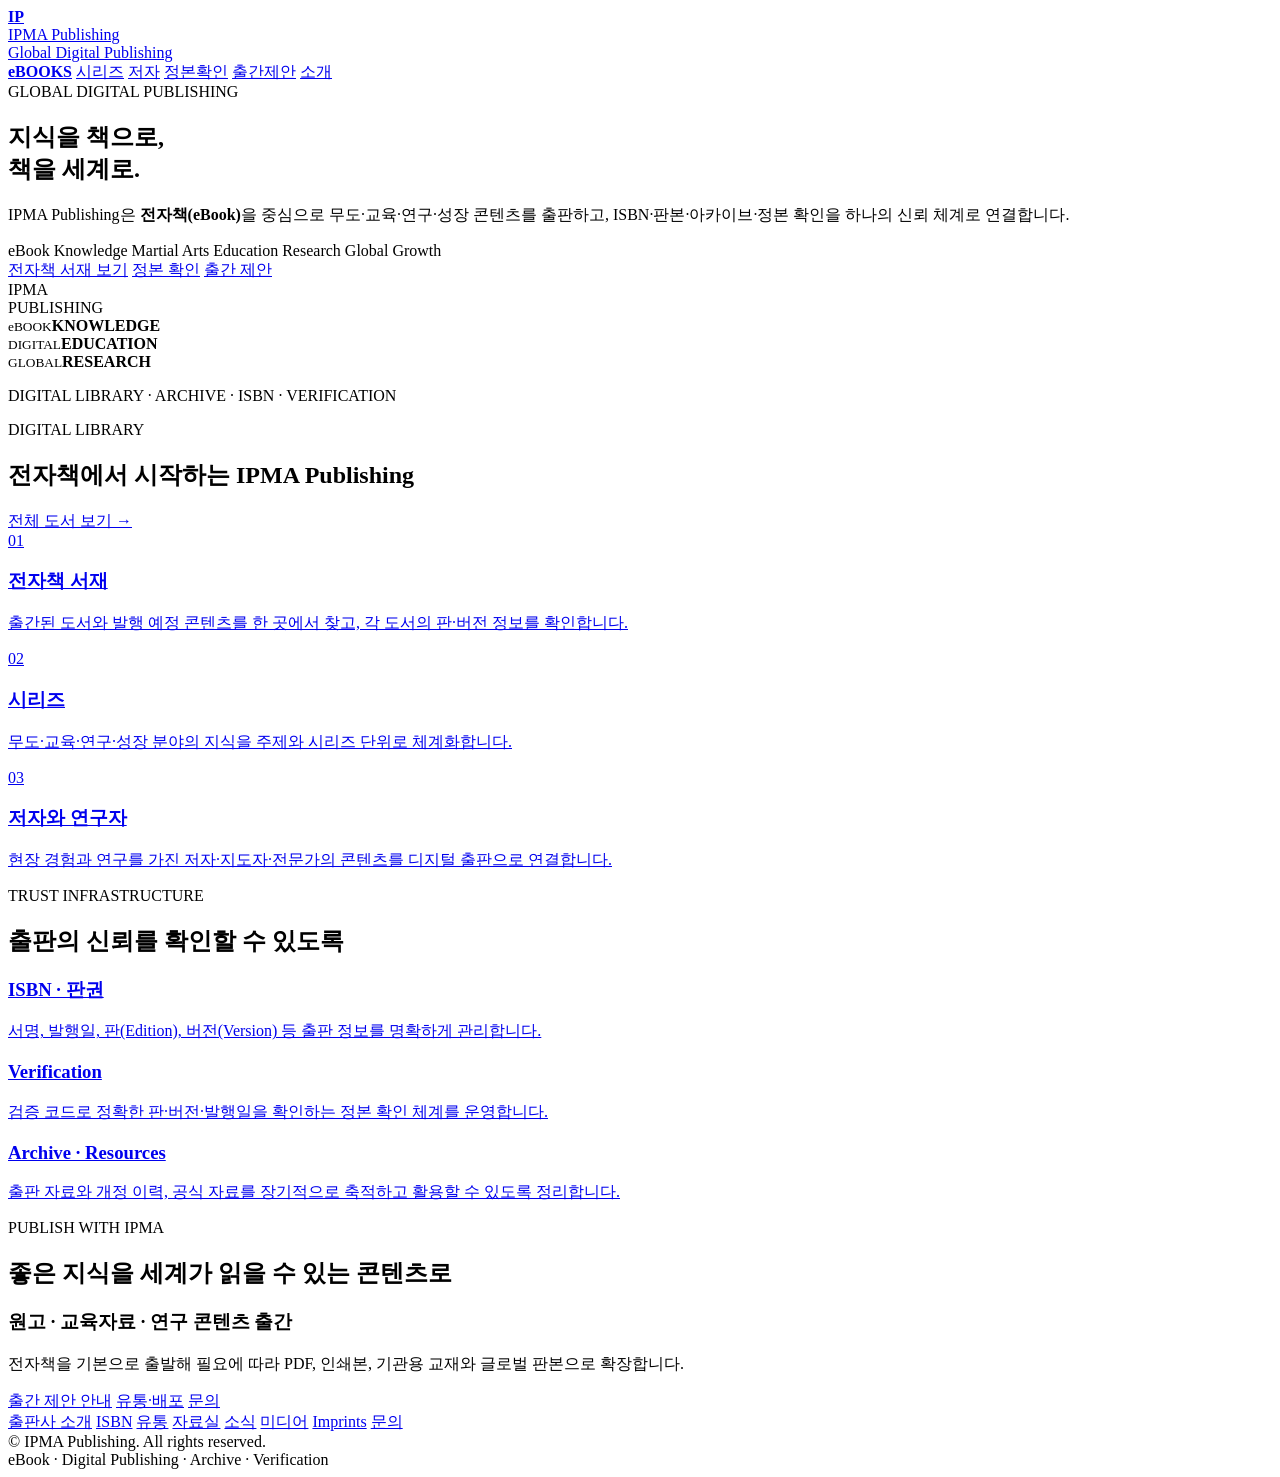
==== index.html @ 7c85c72d "feat: make homepage eBook-first digital publishing hub" ====
<!doctype html>
<html lang="ko">
<head>
  <meta charset="utf-8" />
  <meta name="viewport" content="width=device-width,initial-scale=1,viewport-fit=cover" />
  <title>IPMA Publishing | Global Digital Publishing</title>
  <meta name="description" content="IPMA Publishing은 무도·교육·연구·성장 콘텐츠를 전자책 중심으로 출판하고, ISBN·판본·정본 확인까지 연결하는 글로벌 디지털 출판사입니다." />
  <meta name="theme-color" content="#070b16" />

  <meta property="og:type" content="website" />
  <meta property="og:title" content="IPMA Publishing | Global Digital Publishing" />
  <meta property="og:description" content="eBook · Knowledge · Education · Archive · Verification" />
  <meta property="og:image" content="./assets/images/og.jpg" />

  <link rel="icon" href="./assets/images/logo.png" />
  <link rel="stylesheet" href="./assets/css/style.css" />
</head>
<body>
  <header class="topbar">
    <div class="container topbar-inner">
      <a class="brand" href="./" aria-label="IPMA Publishing 홈">
        <div class="logo" aria-hidden="true"><b>IP</b></div>
        <div>
          <div class="t1">IPMA Publishing</div>
          <div class="t2">Global Digital Publishing</div>
        </div>
      </a>
      <nav class="nav" aria-label="주요 메뉴">
        <a class="pill" data-nav href="./catalog/"><strong>eBOOKS</strong></a>
        <a class="pill" data-nav href="./series/">시리즈</a>
        <a class="pill" data-nav href="./authors/">저자</a>
        <a class="pill" data-nav href="./verification/">정본확인</a>
        <a class="pill" data-nav href="./submissions/">출간제안</a>
        <a class="pill" data-nav href="./about/">소개</a>
      </nav>
    </div>
  </header>

  <main>
    <section class="hero hero-publishing">
      <div class="container hero-publishing-grid">
        <div class="hero-copy">
          <div class="kicker">GLOBAL DIGITAL PUBLISHING</div>
          <h1>지식을 책으로,<br/>책을 세계로.</h1>
          <p class="lead hero-lead">
            IPMA Publishing은 <b>전자책(eBook)</b>을 중심으로 무도·교육·연구·성장 콘텐츠를 출판하고,
            ISBN·판본·아카이브·정본 확인을 하나의 신뢰 체계로 연결합니다.
          </p>
          <div class="badges">
            <span class="badge">eBook</span>
            <span class="badge">Knowledge</span>
            <span class="badge">Martial Arts</span>
            <span class="badge">Education</span>
            <span class="badge">Research</span>
            <span class="badge">Global Growth</span>
          </div>
          <div class="btnrow hero-actions">
            <a class="btn primary" href="./catalog/">전자책 서재 보기</a>
            <a class="btn blue" href="./verification/">정본 확인</a>
            <a class="btn" href="./submissions/">출간 제안</a>
          </div>
        </div>

        <div class="publishing-visual" role="img" aria-label="IPMA Publishing 디지털 출판 비주얼">
          <div class="visual-glow"></div>
          <div class="visual-mark">IPMA<br/><span>PUBLISHING</span></div>
          <div class="visual-books">
            <div class="ebook-card ebook-card-a"><small>eBOOK</small><b>KNOWLEDGE</b></div>
            <div class="ebook-card ebook-card-b"><small>DIGITAL</small><b>EDUCATION</b></div>
            <div class="ebook-card ebook-card-c"><small>GLOBAL</small><b>RESEARCH</b></div>
          </div>
          <p class="visual-caption">DIGITAL LIBRARY · ARCHIVE · ISBN · VERIFICATION</p>
        </div>
      </div>
    </section>

    <div class="container">
      <section class="home-section">
        <div class="section-head">
          <div>
            <div class="kicker">DIGITAL LIBRARY</div>
            <h2 class="section-title">전자책에서 시작하는 IPMA Publishing</h2>
          </div>
          <a class="text-link" href="./catalog/">전체 도서 보기 →</a>
        </div>
        <div class="grid3">
          <a class="item feature-card" href="./catalog/">
            <div class="feature-icon">01</div>
            <h3>전자책 서재</h3>
            <p>출간된 도서와 발행 예정 콘텐츠를 한 곳에서 찾고, 각 도서의 판·버전 정보를 확인합니다.</p>
          </a>
          <a class="item feature-card" href="./series/">
            <div class="feature-icon">02</div>
            <h3>시리즈</h3>
            <p>무도·교육·연구·성장 분야의 지식을 주제와 시리즈 단위로 체계화합니다.</p>
          </a>
          <a class="item feature-card" href="./authors/">
            <div class="feature-icon">03</div>
            <h3>저자와 연구자</h3>
            <p>현장 경험과 연구를 가진 저자·지도자·전문가의 콘텐츠를 디지털 출판으로 연결합니다.</p>
          </a>
        </div>
      </section>

      <section class="home-section card pad trust-section">
        <div class="section-head">
          <div>
            <div class="kicker">TRUST INFRASTRUCTURE</div>
            <h2 class="section-title">출판의 신뢰를 확인할 수 있도록</h2>
          </div>
        </div>
        <div class="grid3">
          <a class="item" href="./isbn/">
            <h3>ISBN · 판권</h3>
            <p>서명, 발행일, 판(Edition), 버전(Version) 등 출판 정보를 명확하게 관리합니다.</p>
          </a>
          <a class="item" href="./verification/">
            <h3>Verification</h3>
            <p>검증 코드로 정확한 판·버전·발행일을 확인하는 정본 확인 체계를 운영합니다.</p>
          </a>
          <a class="item" href="./resources/">
            <h3>Archive · Resources</h3>
            <p>출판 자료와 개정 이력, 공식 자료를 장기적으로 축적하고 활용할 수 있도록 정리합니다.</p>
          </a>
        </div>
      </section>

      <section class="home-section">
        <div class="section-head">
          <div>
            <div class="kicker">PUBLISH WITH IPMA</div>
            <h2 class="section-title">좋은 지식을 세계가 읽을 수 있는 콘텐츠로</h2>
          </div>
        </div>
        <div class="cta-panel">
          <div>
            <h3>원고 · 교육자료 · 연구 콘텐츠 출간</h3>
            <p>전자책을 기본으로 출발해 필요에 따라 PDF, 인쇄본, 기관용 교재와 글로벌 판본으로 확장합니다.</p>
          </div>
          <div class="btnrow cta-actions">
            <a class="btn primary" href="./submissions/">출간 제안 안내</a>
            <a class="btn" href="./distribution/">유통·배포</a>
            <a class="btn" href="./contact/">문의</a>
          </div>
        </div>
      </section>

      <section class="home-section compact-links" aria-label="IPMA Publishing 추가 메뉴">
        <a href="./about/">출판사 소개</a>
        <a href="./isbn/">ISBN</a>
        <a href="./distribution/">유통</a>
        <a href="./resources/">자료실</a>
        <a href="./news/">소식</a>
        <a href="./media/">미디어</a>
        <a href="./imprints/">Imprints</a>
        <a href="./contact/">문의</a>
      </section>

      <footer class="footer">
        <div>© <span data-year></span> IPMA Publishing. All rights reserved.</div>
        <div>eBook · Digital Publishing · Archive · Verification</div>
      </footer>
    </div>
  </main>

  <script src="./assets/js/app.js"></script>
</body>
</html>
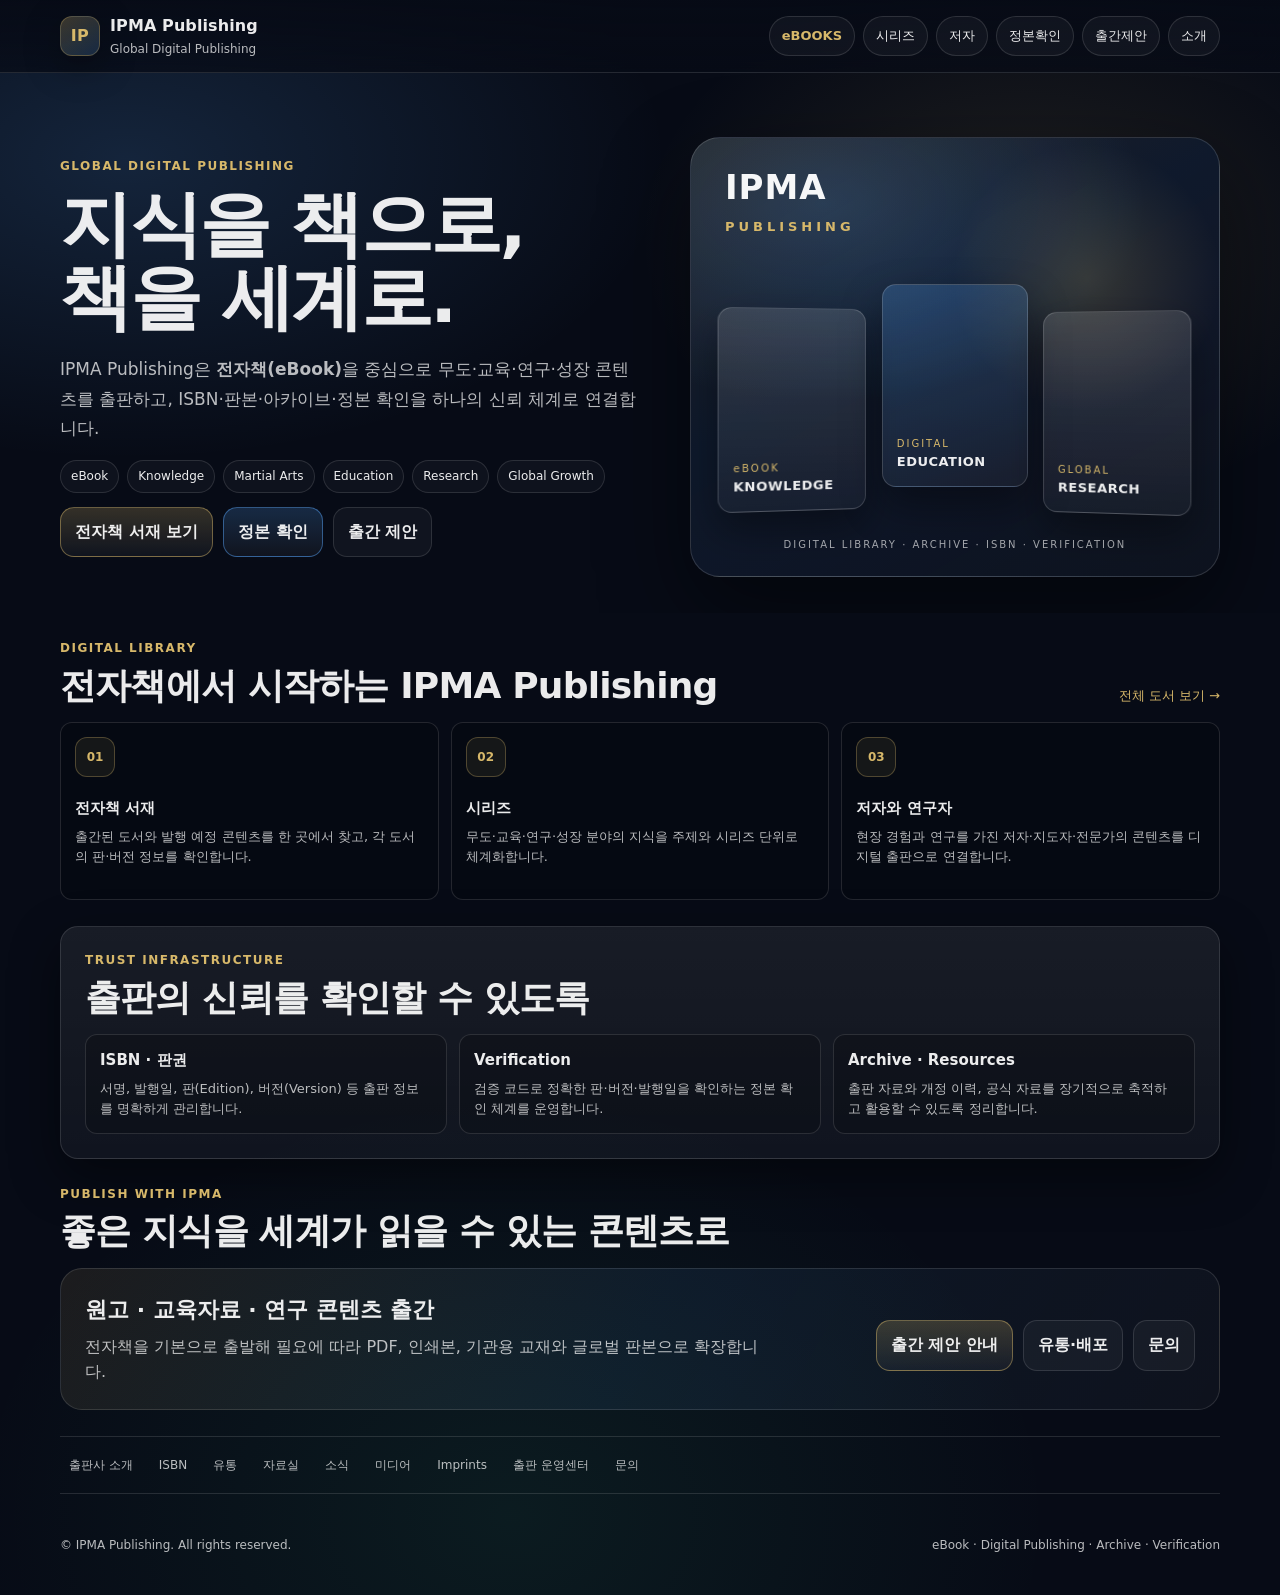
==== commit dfb0cb19: "feat: link publishing operations center from homepage" ====
--- a/index.html
+++ b/index.html
@@ -6,12 +6,10 @@
   <title>IPMA Publishing | Global Digital Publishing</title>
   <meta name="description" content="IPMA Publishing은 무도·교육·연구·성장 콘텐츠를 전자책 중심으로 출판하고, ISBN·판본·정본 확인까지 연결하는 글로벌 디지털 출판사입니다." />
   <meta name="theme-color" content="#070b16" />
-
   <meta property="og:type" content="website" />
   <meta property="og:title" content="IPMA Publishing | Global Digital Publishing" />
   <meta property="og:description" content="eBook · Knowledge · Education · Archive · Verification" />
   <meta property="og:image" content="./assets/images/og.jpg" />
-
   <link rel="icon" href="./assets/images/logo.png" />
   <link rel="stylesheet" href="./assets/css/style.css" />
 </head>
@@ -20,10 +18,7 @@
     <div class="container topbar-inner">
       <a class="brand" href="./" aria-label="IPMA Publishing 홈">
         <div class="logo" aria-hidden="true"><b>IP</b></div>
-        <div>
-          <div class="t1">IPMA Publishing</div>
-          <div class="t2">Global Digital Publishing</div>
-        </div>
+        <div><div class="t1">IPMA Publishing</div><div class="t2">Global Digital Publishing</div></div>
       </a>
       <nav class="nav" aria-label="주요 메뉴">
         <a class="pill" data-nav href="./catalog/"><strong>eBOOKS</strong></a>
@@ -42,33 +37,13 @@
         <div class="hero-copy">
           <div class="kicker">GLOBAL DIGITAL PUBLISHING</div>
           <h1>지식을 책으로,<br/>책을 세계로.</h1>
-          <p class="lead hero-lead">
-            IPMA Publishing은 <b>전자책(eBook)</b>을 중심으로 무도·교육·연구·성장 콘텐츠를 출판하고,
-            ISBN·판본·아카이브·정본 확인을 하나의 신뢰 체계로 연결합니다.
-          </p>
-          <div class="badges">
-            <span class="badge">eBook</span>
-            <span class="badge">Knowledge</span>
-            <span class="badge">Martial Arts</span>
-            <span class="badge">Education</span>
-            <span class="badge">Research</span>
-            <span class="badge">Global Growth</span>
-          </div>
-          <div class="btnrow hero-actions">
-            <a class="btn primary" href="./catalog/">전자책 서재 보기</a>
-            <a class="btn blue" href="./verification/">정본 확인</a>
-            <a class="btn" href="./submissions/">출간 제안</a>
-          </div>
+          <p class="lead hero-lead">IPMA Publishing은 <b>전자책(eBook)</b>을 중심으로 무도·교육·연구·성장 콘텐츠를 출판하고, ISBN·판본·아카이브·정본 확인을 하나의 신뢰 체계로 연결합니다.</p>
+          <div class="badges"><span class="badge">eBook</span><span class="badge">Knowledge</span><span class="badge">Martial Arts</span><span class="badge">Education</span><span class="badge">Research</span><span class="badge">Global Growth</span></div>
+          <div class="btnrow hero-actions"><a class="btn primary" href="./catalog/">전자책 서재 보기</a><a class="btn blue" href="./verification/">정본 확인</a><a class="btn" href="./submissions/">출간 제안</a></div>
         </div>
-
         <div class="publishing-visual" role="img" aria-label="IPMA Publishing 디지털 출판 비주얼">
-          <div class="visual-glow"></div>
-          <div class="visual-mark">IPMA<br/><span>PUBLISHING</span></div>
-          <div class="visual-books">
-            <div class="ebook-card ebook-card-a"><small>eBOOK</small><b>KNOWLEDGE</b></div>
-            <div class="ebook-card ebook-card-b"><small>DIGITAL</small><b>EDUCATION</b></div>
-            <div class="ebook-card ebook-card-c"><small>GLOBAL</small><b>RESEARCH</b></div>
-          </div>
+          <div class="visual-glow"></div><div class="visual-mark">IPMA<br/><span>PUBLISHING</span></div>
+          <div class="visual-books"><div class="ebook-card ebook-card-a"><small>eBOOK</small><b>KNOWLEDGE</b></div><div class="ebook-card ebook-card-b"><small>DIGITAL</small><b>EDUCATION</b></div><div class="ebook-card ebook-card-c"><small>GLOBAL</small><b>RESEARCH</b></div></div>
           <p class="visual-caption">DIGITAL LIBRARY · ARCHIVE · ISBN · VERIFICATION</p>
         </div>
       </div>
@@ -76,93 +51,38 @@
 
     <div class="container">
       <section class="home-section">
-        <div class="section-head">
-          <div>
-            <div class="kicker">DIGITAL LIBRARY</div>
-            <h2 class="section-title">전자책에서 시작하는 IPMA Publishing</h2>
-          </div>
-          <a class="text-link" href="./catalog/">전체 도서 보기 →</a>
-        </div>
+        <div class="section-head"><div><div class="kicker">DIGITAL LIBRARY</div><h2 class="section-title">전자책에서 시작하는 IPMA Publishing</h2></div><a class="text-link" href="./catalog/">전체 도서 보기 →</a></div>
         <div class="grid3">
-          <a class="item feature-card" href="./catalog/">
-            <div class="feature-icon">01</div>
-            <h3>전자책 서재</h3>
-            <p>출간된 도서와 발행 예정 콘텐츠를 한 곳에서 찾고, 각 도서의 판·버전 정보를 확인합니다.</p>
-          </a>
-          <a class="item feature-card" href="./series/">
-            <div class="feature-icon">02</div>
-            <h3>시리즈</h3>
-            <p>무도·교육·연구·성장 분야의 지식을 주제와 시리즈 단위로 체계화합니다.</p>
-          </a>
-          <a class="item feature-card" href="./authors/">
-            <div class="feature-icon">03</div>
-            <h3>저자와 연구자</h3>
-            <p>현장 경험과 연구를 가진 저자·지도자·전문가의 콘텐츠를 디지털 출판으로 연결합니다.</p>
-          </a>
+          <a class="item feature-card" href="./catalog/"><div class="feature-icon">01</div><h3>전자책 서재</h3><p>출간된 도서와 발행 예정 콘텐츠를 한 곳에서 찾고, 각 도서의 판·버전 정보를 확인합니다.</p></a>
+          <a class="item feature-card" href="./series/"><div class="feature-icon">02</div><h3>시리즈</h3><p>무도·교육·연구·성장 분야의 지식을 주제와 시리즈 단위로 체계화합니다.</p></a>
+          <a class="item feature-card" href="./authors/"><div class="feature-icon">03</div><h3>저자와 연구자</h3><p>현장 경험과 연구를 가진 저자·지도자·전문가의 콘텐츠를 디지털 출판으로 연결합니다.</p></a>
         </div>
       </section>
 
       <section class="home-section card pad trust-section">
-        <div class="section-head">
-          <div>
-            <div class="kicker">TRUST INFRASTRUCTURE</div>
-            <h2 class="section-title">출판의 신뢰를 확인할 수 있도록</h2>
-          </div>
-        </div>
+        <div class="section-head"><div><div class="kicker">TRUST INFRASTRUCTURE</div><h2 class="section-title">출판의 신뢰를 확인할 수 있도록</h2></div></div>
         <div class="grid3">
-          <a class="item" href="./isbn/">
-            <h3>ISBN · 판권</h3>
-            <p>서명, 발행일, 판(Edition), 버전(Version) 등 출판 정보를 명확하게 관리합니다.</p>
-          </a>
-          <a class="item" href="./verification/">
-            <h3>Verification</h3>
-            <p>검증 코드로 정확한 판·버전·발행일을 확인하는 정본 확인 체계를 운영합니다.</p>
-          </a>
-          <a class="item" href="./resources/">
-            <h3>Archive · Resources</h3>
-            <p>출판 자료와 개정 이력, 공식 자료를 장기적으로 축적하고 활용할 수 있도록 정리합니다.</p>
-          </a>
+          <a class="item" href="./isbn/"><h3>ISBN · 판권</h3><p>서명, 발행일, 판(Edition), 버전(Version) 등 출판 정보를 명확하게 관리합니다.</p></a>
+          <a class="item" href="./verification/"><h3>Verification</h3><p>검증 코드로 정확한 판·버전·발행일을 확인하는 정본 확인 체계를 운영합니다.</p></a>
+          <a class="item" href="./resources/"><h3>Archive · Resources</h3><p>출판 자료와 개정 이력, 공식 자료를 장기적으로 축적하고 활용할 수 있도록 정리합니다.</p></a>
         </div>
       </section>
 
       <section class="home-section">
-        <div class="section-head">
-          <div>
-            <div class="kicker">PUBLISH WITH IPMA</div>
-            <h2 class="section-title">좋은 지식을 세계가 읽을 수 있는 콘텐츠로</h2>
-          </div>
-        </div>
+        <div class="section-head"><div><div class="kicker">PUBLISH WITH IPMA</div><h2 class="section-title">좋은 지식을 세계가 읽을 수 있는 콘텐츠로</h2></div></div>
         <div class="cta-panel">
-          <div>
-            <h3>원고 · 교육자료 · 연구 콘텐츠 출간</h3>
-            <p>전자책을 기본으로 출발해 필요에 따라 PDF, 인쇄본, 기관용 교재와 글로벌 판본으로 확장합니다.</p>
-          </div>
-          <div class="btnrow cta-actions">
-            <a class="btn primary" href="./submissions/">출간 제안 안내</a>
-            <a class="btn" href="./distribution/">유통·배포</a>
-            <a class="btn" href="./contact/">문의</a>
-          </div>
+          <div><h3>원고 · 교육자료 · 연구 콘텐츠 출간</h3><p>전자책을 기본으로 출발해 필요에 따라 PDF, 인쇄본, 기관용 교재와 글로벌 판본으로 확장합니다.</p></div>
+          <div class="btnrow cta-actions"><a class="btn primary" href="./submissions/">출간 제안 안내</a><a class="btn" href="./distribution/">유통·배포</a><a class="btn" href="./contact/">문의</a></div>
         </div>
       </section>
 
       <section class="home-section compact-links" aria-label="IPMA Publishing 추가 메뉴">
-        <a href="./about/">출판사 소개</a>
-        <a href="./isbn/">ISBN</a>
-        <a href="./distribution/">유통</a>
-        <a href="./resources/">자료실</a>
-        <a href="./news/">소식</a>
-        <a href="./media/">미디어</a>
-        <a href="./imprints/">Imprints</a>
-        <a href="./contact/">문의</a>
+        <a href="./about/">출판사 소개</a><a href="./isbn/">ISBN</a><a href="./distribution/">유통</a><a href="./resources/">자료실</a><a href="./news/">소식</a><a href="./media/">미디어</a><a href="./imprints/">Imprints</a><a href="./operations/">출판 운영센터</a><a href="./contact/">문의</a>
       </section>
 
-      <footer class="footer">
-        <div>© <span data-year></span> IPMA Publishing. All rights reserved.</div>
-        <div>eBook · Digital Publishing · Archive · Verification</div>
-      </footer>
+      <footer class="footer"><div>© <span data-year></span> IPMA Publishing. All rights reserved.</div><div>eBook · Digital Publishing · Archive · Verification</div></footer>
     </div>
   </main>
-
   <script src="./assets/js/app.js"></script>
 </body>
 </html>
--- a/assets/css/style.css
+++ b/assets/css/style.css
@@ -0,0 +1,271 @@
+:root{
+  --bg:#070b16;
+  --panel:rgba(255,255,255,.06);
+  --panel2:rgba(255,255,255,.09);
+  --txt:rgba(255,255,255,.92);
+  --muted:rgba(255,255,255,.72);
+  --line:rgba(255,255,255,.12);
+  --gold:#d7b86a;
+  --blue:#5aa9ff;
+  --ok:#3ddc97;
+  --bad:#ff6b6b;
+  --max:1160px;
+  --r:18px;
+  --shadow:0 18px 50px rgba(0,0,0,.45);
+}
+
+*{box-sizing:border-box}
+html{scroll-behavior:smooth}
+html,body{min-height:100%}
+body{
+  margin:0;
+  font-family:ui-sans-serif,system-ui,-apple-system,"Noto Sans KR",Segoe UI,Roboto,Helvetica,Arial;
+  background:
+    radial-gradient(900px 500px at 10% 10%,rgba(90,169,255,.16),transparent 60%),
+    radial-gradient(700px 500px at 80% 15%,rgba(215,184,106,.12),transparent 55%),
+    radial-gradient(900px 700px at 40% 95%,rgba(61,220,151,.08),transparent 60%),
+    var(--bg);
+  color:var(--txt);
+  line-height:1.55;
+}
+
+a{color:inherit;text-decoration:none}
+a:hover{opacity:.94}
+img{max-width:100%;display:block}
+.container{width:min(var(--max),calc(100% - 32px));margin:0 auto}
+
+.topbar{
+  position:sticky;top:0;z-index:50;
+  backdrop-filter:blur(16px);
+  background:linear-gradient(180deg,rgba(7,11,22,.93),rgba(7,11,22,.72));
+  border-bottom:1px solid var(--line);
+}
+.topbar-inner{display:flex;gap:18px;align-items:center;justify-content:space-between;padding:14px 0}
+.brand{display:flex;gap:10px;align-items:center;min-width:max-content}
+.logo{
+  width:40px;height:40px;border-radius:12px;
+  background:linear-gradient(145deg,rgba(215,184,106,.25),rgba(90,169,255,.18));
+  border:1px solid rgba(215,184,106,.28);
+  box-shadow:0 10px 35px rgba(0,0,0,.35);
+  display:grid;place-items:center;
+}
+.logo b{letter-spacing:.5px;color:var(--gold)}
+.brand .t1{font-weight:800;letter-spacing:.1px}
+.brand .t2{font-size:12px;color:var(--muted);margin-top:1px}
+.nav{display:flex;gap:8px;flex-wrap:wrap;justify-content:flex-end}
+.pill{
+  display:inline-flex;align-items:center;gap:8px;
+  padding:9px 12px;border-radius:999px;
+  border:1px solid var(--line);
+  background:rgba(255,255,255,.04);
+  font-size:13px;
+}
+.pill strong{color:var(--gold)}
+.pill:hover{border-color:rgba(215,184,106,.34);background:rgba(215,184,106,.08)}
+.pill.home{border-color:rgba(90,169,255,.35);background:rgba(90,169,255,.08)}
+.pill.home:hover{border-color:rgba(90,169,255,.65)}
+
+.hero{padding:34px 0 18px}
+.hero-grid{display:grid;grid-template-columns:1.15fr .85fr;gap:16px;align-items:stretch}
+.hero-publishing{padding:64px 0 36px;overflow:hidden}
+.hero-publishing-grid{display:grid;grid-template-columns:minmax(0,1.05fr) minmax(360px,.95fr);gap:44px;align-items:center}
+.hero-copy h1{font-size:clamp(42px,6vw,72px);letter-spacing:-2.5px;line-height:1.02;margin:12px 0 20px;max-width:760px}
+.hero-lead{font-size:17px;line-height:1.75;max-width:720px}
+.hero-actions{margin-top:24px}
+
+.publishing-visual{
+  position:relative;min-height:440px;border-radius:30px;overflow:hidden;
+  border:1px solid rgba(255,255,255,.14);
+  background:
+    linear-gradient(150deg,rgba(215,184,106,.13),rgba(90,169,255,.08) 42%,rgba(255,255,255,.025)),
+    radial-gradient(520px 320px at 25% 15%,rgba(90,169,255,.22),transparent 62%),
+    rgba(8,13,27,.88);
+  box-shadow:0 35px 90px rgba(0,0,0,.48);
+  isolation:isolate;
+}
+.visual-glow{position:absolute;inset:0;background:radial-gradient(circle at 75% 32%,rgba(215,184,106,.18),transparent 27%);z-index:-1}
+.visual-mark{position:absolute;left:34px;top:34px;font-size:34px;font-weight:900;letter-spacing:1px;line-height:.92;color:rgba(255,255,255,.96)}
+.visual-mark span{font-size:13px;letter-spacing:4px;color:var(--gold)}
+.visual-books{position:absolute;inset:112px 28px 74px;display:flex;align-items:flex-end;justify-content:center;gap:15px;perspective:900px}
+.ebook-card{
+  width:31%;max-width:150px;aspect-ratio:.72;border-radius:14px;padding:16px 14px;
+  border:1px solid rgba(255,255,255,.17);box-shadow:0 18px 40px rgba(0,0,0,.38);
+  display:flex;flex-direction:column;justify-content:flex-end;gap:4px;
+  background:linear-gradient(180deg,rgba(255,255,255,.13),rgba(255,255,255,.035));
+}
+.ebook-card small{font-size:10px;letter-spacing:2px;color:var(--gold)}
+.ebook-card b{font-size:13px;line-height:1.15;letter-spacing:.5px}
+.ebook-card-a{transform:rotateY(12deg) translateY(9px)}
+.ebook-card-b{transform:translateY(-15px);background:linear-gradient(160deg,rgba(90,169,255,.23),rgba(255,255,255,.04))}
+.ebook-card-c{transform:rotateY(-12deg) translateY(12px)}
+.visual-caption{position:absolute;left:28px;right:28px;bottom:24px;margin:0;text-align:center;font-size:10px;letter-spacing:2px;color:rgba(255,255,255,.62)}
+
+.card{background:linear-gradient(180deg,rgba(255,255,255,.07),rgba(255,255,255,.04));border:1px solid var(--line);border-radius:var(--r);box-shadow:var(--shadow)}
+.card.pad{padding:18px}
+.kicker{color:var(--gold);font-weight:800;letter-spacing:1.5px;font-size:12px}
+h1{margin:8px 0 10px;font-size:32px;line-height:1.15}
+h2{margin:0 0 10px;font-size:18px}
+.lead{color:var(--muted);margin:0}
+
+.badges{display:flex;gap:8px;flex-wrap:wrap;margin-top:16px}
+.badge{font-size:12px;padding:6px 10px;border-radius:999px;border:1px solid var(--line);background:rgba(255,255,255,.03)}
+.grid2{display:grid;grid-template-columns:1fr 1fr;gap:12px}
+.grid3{display:grid;grid-template-columns:repeat(3,1fr);gap:12px}
+.item{padding:14px;border-radius:calc(var(--r) - 6px);border:1px solid var(--line);background:rgba(0,0,0,.18)}
+.item h3{margin:0 0 6px;font-size:15px}
+.item p{margin:0;color:var(--muted);font-size:13px}
+.feature-card{min-height:178px;transition:transform .2s ease,border-color .2s ease,background .2s ease}
+.feature-card:hover{transform:translateY(-3px);border-color:rgba(215,184,106,.28);background:rgba(255,255,255,.055)}
+.feature-icon{width:40px;height:40px;display:grid;place-items:center;border-radius:12px;margin-bottom:20px;border:1px solid rgba(215,184,106,.3);color:var(--gold);font-size:12px;font-weight:800;background:rgba(215,184,106,.08)}
+
+.home-section{margin:26px 0}
+.section-head{display:flex;align-items:flex-end;justify-content:space-between;gap:16px;margin-bottom:16px}
+.section-title{font-size:clamp(24px,4vw,36px);letter-spacing:-.8px;line-height:1.15;margin:7px 0 0}
+.text-link{font-size:13px;color:var(--gold);white-space:nowrap}
+.trust-section{padding:24px!important}
+.cta-panel{padding:24px;border-radius:22px;border:1px solid var(--line);background:linear-gradient(120deg,rgba(215,184,106,.10),rgba(90,169,255,.08),rgba(255,255,255,.03));display:flex;align-items:center;justify-content:space-between;gap:22px}
+.cta-panel h3{font-size:22px;margin:0 0 8px}
+.cta-panel p{margin:0;color:var(--muted);max-width:680px}
+.cta-actions{margin-top:0;justify-content:flex-end}
+.compact-links{display:flex;flex-wrap:wrap;gap:8px;padding:14px 0;border-top:1px solid var(--line);border-bottom:1px solid var(--line)}
+.compact-links a{font-size:12px;color:rgba(255,255,255,.72);padding:5px 9px;border-radius:999px}
+.compact-links a:hover{background:rgba(255,255,255,.05);color:#fff}
+
+.hr{height:1px;background:var(--line);margin:14px 0}
+.btnrow{display:flex;gap:10px;flex-wrap:wrap;margin-top:14px}
+.btn{display:inline-flex;align-items:center;justify-content:center;gap:10px;padding:12px 14px;border-radius:14px;border:1px solid var(--line);background:rgba(255,255,255,.04);min-height:44px;font-weight:700}
+.btn.primary{border-color:rgba(215,184,106,.45);background:linear-gradient(180deg,rgba(215,184,106,.22),rgba(255,255,255,.04))}
+.btn.primary:hover{background:linear-gradient(180deg,rgba(215,184,106,.30),rgba(255,255,255,.05))}
+.btn.blue{border-color:rgba(90,169,255,.45);background:linear-gradient(180deg,rgba(90,169,255,.20),rgba(255,255,255,.04))}
+.small{font-size:12px;color:var(--muted)}
+.footer{margin:26px 0 40px;padding-top:16px;color:var(--muted);font-size:12px;display:flex;flex-wrap:wrap;gap:10px;align-items:center;justify-content:space-between}
+.footer a{color:rgba(255,255,255,.80)}
+.footer a:hover{color:#fff}
+
+.table{width:100%;border-collapse:separate;border-spacing:0;overflow:hidden;border-radius:14px;border:1px solid var(--line);background:rgba(0,0,0,.18)}
+.table th,.table td{padding:10px 10px;font-size:13px;border-bottom:1px solid rgba(255,255,255,.10);vertical-align:top}
+.table th{color:rgba(255,255,255,.86);text-align:left;background:rgba(255,255,255,.04)}
+.table tr:last-child td{border-bottom:none}
+.notice{border-left:4px solid rgba(90,169,255,.7);padding:12px 12px;background:rgba(90,169,255,.08);border-radius:12px;color:rgba(255,255,255,.88)}
+.kpi{display:flex;gap:10px;flex-wrap:wrap}
+.kpi .k{padding:12px;border-radius:14px;border:1px solid var(--line);background:rgba(255,255,255,.04);min-width:150px}
+.k .n{font-size:20px;font-weight:900;color:var(--gold)}
+.k .l{font-size:12px;color:var(--muted);margin-top:4px}
+
+/* Digital Library */
+.library-hero{padding:54px 0 24px;display:flex;align-items:flex-end;justify-content:space-between;gap:28px}
+.library-hero h1{font-size:clamp(38px,5vw,60px);letter-spacing:-1.8px;margin:8px 0 12px}
+.library-hero .lead{max-width:760px;font-size:16px;line-height:1.7}
+.library-hero-actions{display:flex;gap:10px;flex-wrap:wrap;justify-content:flex-end}
+.library-toolbar{margin:10px 0 34px;padding:20px!important}
+.library-search-wrap{display:grid;gap:7px}
+.library-search,.library-select{
+  width:100%;height:46px;border-radius:13px;border:1px solid rgba(255,255,255,.15);
+  background:rgba(3,7,16,.58);color:var(--txt);padding:0 13px;font:inherit;outline:none;
+}
+.library-search{font-size:15px}
+.library-search::placeholder{color:rgba(255,255,255,.42)}
+.library-search:focus,.library-select:focus{border-color:rgba(215,184,106,.58);box-shadow:0 0 0 3px rgba(215,184,106,.08)}
+.library-select option{background:#0c1220;color:#fff}
+.library-filters{display:grid;grid-template-columns:1fr 1fr 1fr auto;gap:10px;align-items:end;margin-top:12px}
+.library-filters label{display:grid;gap:6px}
+.library-reset{height:46px;min-width:84px;padding:0 14px}
+.library-summary{display:flex;align-items:center;justify-content:space-between;gap:12px;padding-top:14px;margin-top:14px;border-top:1px solid var(--line)}
+.library-summary p{margin:0}
+.library-section{margin:0 0 34px}
+.library-grid{display:grid;grid-template-columns:repeat(3,minmax(0,1fr));gap:16px}
+.library-book-card{
+  display:grid;grid-template-columns:118px minmax(0,1fr);min-height:220px;overflow:hidden;
+  border:1px solid var(--line);border-radius:20px;background:linear-gradient(155deg,rgba(255,255,255,.07),rgba(255,255,255,.025));
+  box-shadow:0 18px 45px rgba(0,0,0,.30);transition:transform .2s ease,border-color .2s ease,background .2s ease;
+}
+.library-book-card:hover{transform:translateY(-4px);border-color:rgba(215,184,106,.34);background:linear-gradient(155deg,rgba(255,255,255,.09),rgba(255,255,255,.035))}
+.library-cover-wrap{position:relative;min-height:220px;background:linear-gradient(160deg,rgba(90,169,255,.08),rgba(215,184,106,.08));overflow:hidden}
+.library-cover{width:100%;height:100%;object-fit:cover;background:linear-gradient(160deg,#182039,#0b1020)}
+.library-status{position:absolute;left:8px;top:8px;padding:5px 8px;border-radius:999px;background:rgba(7,11,22,.82);border:1px solid rgba(255,255,255,.15);font-size:10px;font-weight:800;backdrop-filter:blur(8px)}
+.library-book-body{padding:15px 15px 13px;display:flex;flex-direction:column;min-width:0}
+.library-book-flags{display:flex;gap:6px;min-height:0}
+.library-book-flags:empty{display:none}
+.library-featured,.library-new{padding:4px 7px;font-size:9px;letter-spacing:.6px}
+.library-featured{border-color:rgba(215,184,106,.4);color:var(--gold)}
+.library-new{border-color:rgba(90,169,255,.4);color:#91c6ff}
+.library-eyebrow{margin:0 0 6px;color:var(--gold);font-size:10px;font-weight:800;letter-spacing:.7px;text-transform:uppercase}
+.library-book-card h3{font-size:16px;line-height:1.35;margin:0 0 7px;display:-webkit-box;-webkit-line-clamp:2;-webkit-box-orient:vertical;overflow:hidden}
+.library-subtitle{margin:0;color:var(--muted);font-size:12px;line-height:1.48;display:-webkit-box;-webkit-line-clamp:2;-webkit-box-orient:vertical;overflow:hidden}
+.library-book-meta{display:flex;flex-wrap:wrap;gap:5px 9px;margin-top:10px;color:rgba(255,255,255,.56);font-size:10px}
+.library-meta-line{white-space:nowrap}
+.library-book-bottom{margin-top:auto;padding-top:12px;display:flex;align-items:flex-end;justify-content:space-between;gap:8px;border-top:1px solid rgba(255,255,255,.08);font-size:10px;color:rgba(255,255,255,.56)}
+.library-book-bottom span{overflow:hidden;text-overflow:ellipsis;white-space:nowrap;max-width:60%}
+.library-book-bottom strong{color:var(--gold);white-space:nowrap;font-size:10px}
+.library-empty{text-align:center;margin-top:14px}
+.library-empty h3{margin:0 0 7px}
+.library-empty p{margin:0;color:var(--muted)}
+.library-trust{margin:30px 0!important;padding:24px!important;display:flex;align-items:center;justify-content:space-between;gap:24px;background:linear-gradient(120deg,rgba(90,169,255,.08),rgba(215,184,106,.08),rgba(255,255,255,.025))}
+.library-trust h2{font-size:23px;margin:5px 0 8px}
+.library-trust .lead{max-width:760px;font-size:14px;line-height:1.65}
+.library-trust .btnrow{margin-top:0;min-width:max-content}
+
+@media (max-width:1040px){
+  .library-grid{grid-template-columns:repeat(2,minmax(0,1fr))}
+}
+
+@media (max-width:920px){
+  .topbar-inner{align-items:flex-start;flex-direction:column}
+  .nav{width:100%;justify-content:flex-start;overflow-x:auto;flex-wrap:nowrap;padding-bottom:3px;scrollbar-width:none}
+  .nav::-webkit-scrollbar{display:none}
+  .pill{white-space:nowrap}
+  .hero-grid,.hero-publishing-grid{grid-template-columns:1fr}
+  .hero-publishing{padding-top:40px}
+  .publishing-visual{min-height:360px}
+  .cta-panel{align-items:flex-start;flex-direction:column}
+  .cta-actions{justify-content:flex-start}
+  .library-hero{align-items:flex-start;flex-direction:column;padding-top:38px}
+  .library-hero-actions{justify-content:flex-start}
+  .library-filters{grid-template-columns:1fr 1fr}
+  .library-reset{width:100%}
+  .library-trust{align-items:flex-start;flex-direction:column}
+  .library-trust .btnrow{min-width:0}
+}
+
+@media (max-width:860px){
+  .grid3,.grid2{grid-template-columns:1fr}
+}
+
+@media (max-width:680px){
+  .library-grid{grid-template-columns:1fr}
+  .library-book-card{grid-template-columns:104px minmax(0,1fr);min-height:194px}
+  .library-cover-wrap{min-height:194px}
+  .library-filters{grid-template-columns:1fr}
+  .library-summary{align-items:flex-start;flex-direction:column;gap:3px}
+}
+
+@media (max-width:560px){
+  .container{width:min(var(--max),calc(100% - 22px))}
+  .topbar-inner{padding:10px 0}
+  .brand .t2{font-size:11px}
+  .logo{width:36px;height:36px}
+  .hero-publishing{padding:28px 0 22px}
+  .hero-copy h1{font-size:42px;letter-spacing:-1.8px}
+  .hero-lead{font-size:15px}
+  .publishing-visual{min-height:320px;border-radius:22px}
+  .visual-mark{left:24px;top:24px;font-size:28px}
+  .visual-books{inset:96px 18px 64px;gap:9px}
+  .ebook-card{padding:11px 9px;border-radius:10px}
+  .ebook-card b{font-size:10px}
+  .visual-caption{left:14px;right:14px;bottom:18px;font-size:8px;letter-spacing:1.3px}
+  .section-head{align-items:flex-start;flex-direction:column}
+  .section-title{font-size:27px}
+  .trust-section{padding:16px!important}
+  .cta-panel{padding:18px}
+  .cta-panel h3{font-size:19px}
+  .btn{width:100%}
+  .hero-actions .btn{width:auto;flex:1 1 140px}
+  .library-hero h1{font-size:38px}
+  .library-hero-actions{width:100%}
+  .library-toolbar{padding:15px!important}
+  .library-book-card{grid-template-columns:92px minmax(0,1fr);min-height:180px;border-radius:16px}
+  .library-cover-wrap{min-height:180px}
+  .library-book-body{padding:12px}
+  .library-book-card h3{font-size:14px}
+  .library-book-meta{font-size:9px}
+}
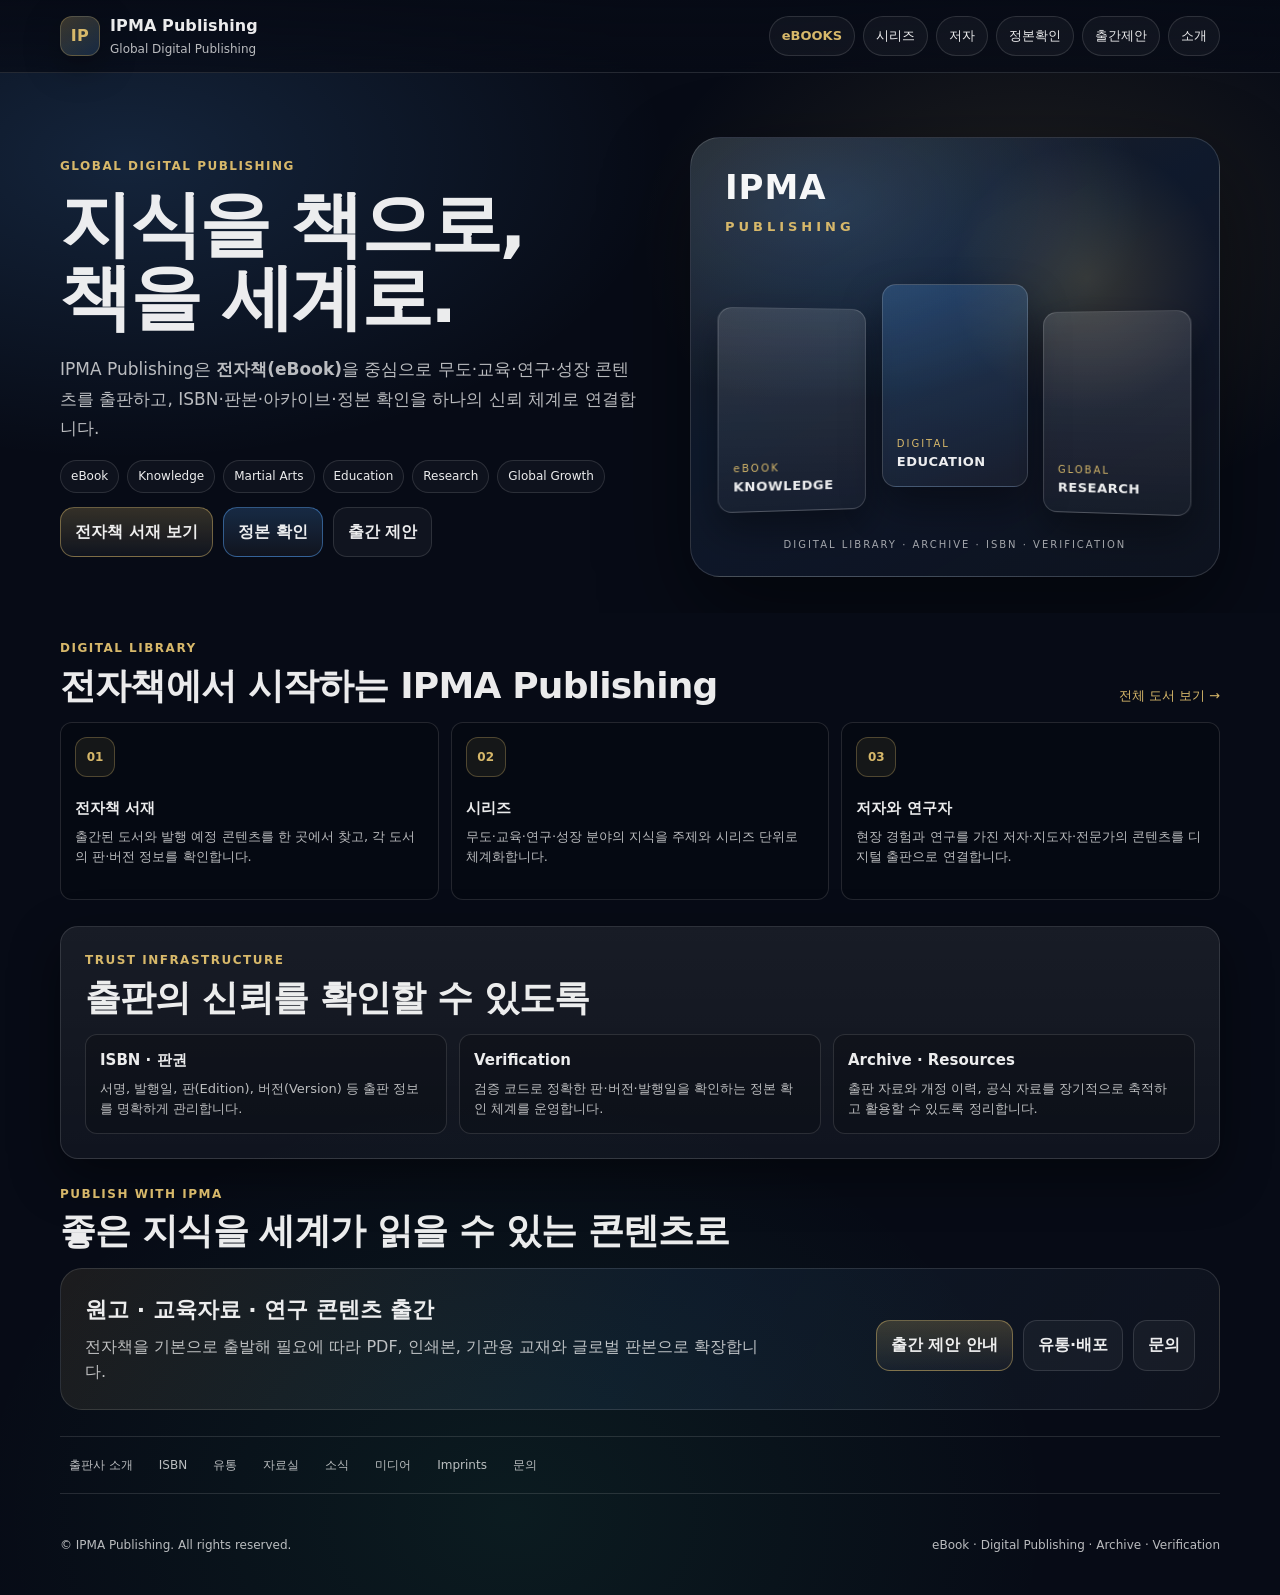
==== commit 4bd7278f: "fix: keep internal operations tool out of public navigation" ====
--- a/index.html
+++ b/index.html
@@ -14,75 +14,10 @@
   <link rel="stylesheet" href="./assets/css/style.css" />
 </head>
 <body>
-  <header class="topbar">
-    <div class="container topbar-inner">
-      <a class="brand" href="./" aria-label="IPMA Publishing 홈">
-        <div class="logo" aria-hidden="true"><b>IP</b></div>
-        <div><div class="t1">IPMA Publishing</div><div class="t2">Global Digital Publishing</div></div>
-      </a>
-      <nav class="nav" aria-label="주요 메뉴">
-        <a class="pill" data-nav href="./catalog/"><strong>eBOOKS</strong></a>
-        <a class="pill" data-nav href="./series/">시리즈</a>
-        <a class="pill" data-nav href="./authors/">저자</a>
-        <a class="pill" data-nav href="./verification/">정본확인</a>
-        <a class="pill" data-nav href="./submissions/">출간제안</a>
-        <a class="pill" data-nav href="./about/">소개</a>
-      </nav>
-    </div>
-  </header>
-
-  <main>
-    <section class="hero hero-publishing">
-      <div class="container hero-publishing-grid">
-        <div class="hero-copy">
-          <div class="kicker">GLOBAL DIGITAL PUBLISHING</div>
-          <h1>지식을 책으로,<br/>책을 세계로.</h1>
-          <p class="lead hero-lead">IPMA Publishing은 <b>전자책(eBook)</b>을 중심으로 무도·교육·연구·성장 콘텐츠를 출판하고, ISBN·판본·아카이브·정본 확인을 하나의 신뢰 체계로 연결합니다.</p>
-          <div class="badges"><span class="badge">eBook</span><span class="badge">Knowledge</span><span class="badge">Martial Arts</span><span class="badge">Education</span><span class="badge">Research</span><span class="badge">Global Growth</span></div>
-          <div class="btnrow hero-actions"><a class="btn primary" href="./catalog/">전자책 서재 보기</a><a class="btn blue" href="./verification/">정본 확인</a><a class="btn" href="./submissions/">출간 제안</a></div>
-        </div>
-        <div class="publishing-visual" role="img" aria-label="IPMA Publishing 디지털 출판 비주얼">
-          <div class="visual-glow"></div><div class="visual-mark">IPMA<br/><span>PUBLISHING</span></div>
-          <div class="visual-books"><div class="ebook-card ebook-card-a"><small>eBOOK</small><b>KNOWLEDGE</b></div><div class="ebook-card ebook-card-b"><small>DIGITAL</small><b>EDUCATION</b></div><div class="ebook-card ebook-card-c"><small>GLOBAL</small><b>RESEARCH</b></div></div>
-          <p class="visual-caption">DIGITAL LIBRARY · ARCHIVE · ISBN · VERIFICATION</p>
-        </div>
-      </div>
-    </section>
-
-    <div class="container">
-      <section class="home-section">
-        <div class="section-head"><div><div class="kicker">DIGITAL LIBRARY</div><h2 class="section-title">전자책에서 시작하는 IPMA Publishing</h2></div><a class="text-link" href="./catalog/">전체 도서 보기 →</a></div>
-        <div class="grid3">
-          <a class="item feature-card" href="./catalog/"><div class="feature-icon">01</div><h3>전자책 서재</h3><p>출간된 도서와 발행 예정 콘텐츠를 한 곳에서 찾고, 각 도서의 판·버전 정보를 확인합니다.</p></a>
-          <a class="item feature-card" href="./series/"><div class="feature-icon">02</div><h3>시리즈</h3><p>무도·교육·연구·성장 분야의 지식을 주제와 시리즈 단위로 체계화합니다.</p></a>
-          <a class="item feature-card" href="./authors/"><div class="feature-icon">03</div><h3>저자와 연구자</h3><p>현장 경험과 연구를 가진 저자·지도자·전문가의 콘텐츠를 디지털 출판으로 연결합니다.</p></a>
-        </div>
-      </section>
-
-      <section class="home-section card pad trust-section">
-        <div class="section-head"><div><div class="kicker">TRUST INFRASTRUCTURE</div><h2 class="section-title">출판의 신뢰를 확인할 수 있도록</h2></div></div>
-        <div class="grid3">
-          <a class="item" href="./isbn/"><h3>ISBN · 판권</h3><p>서명, 발행일, 판(Edition), 버전(Version) 등 출판 정보를 명확하게 관리합니다.</p></a>
-          <a class="item" href="./verification/"><h3>Verification</h3><p>검증 코드로 정확한 판·버전·발행일을 확인하는 정본 확인 체계를 운영합니다.</p></a>
-          <a class="item" href="./resources/"><h3>Archive · Resources</h3><p>출판 자료와 개정 이력, 공식 자료를 장기적으로 축적하고 활용할 수 있도록 정리합니다.</p></a>
-        </div>
-      </section>
-
-      <section class="home-section">
-        <div class="section-head"><div><div class="kicker">PUBLISH WITH IPMA</div><h2 class="section-title">좋은 지식을 세계가 읽을 수 있는 콘텐츠로</h2></div></div>
-        <div class="cta-panel">
-          <div><h3>원고 · 교육자료 · 연구 콘텐츠 출간</h3><p>전자책을 기본으로 출발해 필요에 따라 PDF, 인쇄본, 기관용 교재와 글로벌 판본으로 확장합니다.</p></div>
-          <div class="btnrow cta-actions"><a class="btn primary" href="./submissions/">출간 제안 안내</a><a class="btn" href="./distribution/">유통·배포</a><a class="btn" href="./contact/">문의</a></div>
-        </div>
-      </section>
-
-      <section class="home-section compact-links" aria-label="IPMA Publishing 추가 메뉴">
-        <a href="./about/">출판사 소개</a><a href="./isbn/">ISBN</a><a href="./distribution/">유통</a><a href="./resources/">자료실</a><a href="./news/">소식</a><a href="./media/">미디어</a><a href="./imprints/">Imprints</a><a href="./operations/">출판 운영센터</a><a href="./contact/">문의</a>
-      </section>
-
-      <footer class="footer"><div>© <span data-year></span> IPMA Publishing. All rights reserved.</div><div>eBook · Digital Publishing · Archive · Verification</div></footer>
-    </div>
-  </main>
-  <script src="./assets/js/app.js"></script>
-</body>
-</html>
+<header class="topbar"><div class="container topbar-inner"><a class="brand" href="./" aria-label="IPMA Publishing 홈"><div class="logo" aria-hidden="true"><b>IP</b></div><div><div class="t1">IPMA Publishing</div><div class="t2">Global Digital Publishing</div></div></a><nav class="nav" aria-label="주요 메뉴"><a class="pill" data-nav href="./catalog/"><strong>eBOOKS</strong></a><a class="pill" data-nav href="./series/">시리즈</a><a class="pill" data-nav href="./authors/">저자</a><a class="pill" data-nav href="./verification/">정본확인</a><a class="pill" data-nav href="./submissions/">출간제안</a><a class="pill" data-nav href="./about/">소개</a></nav></div></header>
+<main><section class="hero hero-publishing"><div class="container hero-publishing-grid"><div class="hero-copy"><div class="kicker">GLOBAL DIGITAL PUBLISHING</div><h1>지식을 책으로,<br/>책을 세계로.</h1><p class="lead hero-lead">IPMA Publishing은 <b>전자책(eBook)</b>을 중심으로 무도·교육·연구·성장 콘텐츠를 출판하고, ISBN·판본·아카이브·정본 확인을 하나의 신뢰 체계로 연결합니다.</p><div class="badges"><span class="badge">eBook</span><span class="badge">Knowledge</span><span class="badge">Martial Arts</span><span class="badge">Education</span><span class="badge">Research</span><span class="badge">Global Growth</span></div><div class="btnrow hero-actions"><a class="btn primary" href="./catalog/">전자책 서재 보기</a><a class="btn blue" href="./verification/">정본 확인</a><a class="btn" href="./submissions/">출간 제안</a></div></div><div class="publishing-visual" role="img" aria-label="IPMA Publishing 디지털 출판 비주얼"><div class="visual-glow"></div><div class="visual-mark">IPMA<br/><span>PUBLISHING</span></div><div class="visual-books"><div class="ebook-card ebook-card-a"><small>eBOOK</small><b>KNOWLEDGE</b></div><div class="ebook-card ebook-card-b"><small>DIGITAL</small><b>EDUCATION</b></div><div class="ebook-card ebook-card-c"><small>GLOBAL</small><b>RESEARCH</b></div></div><p class="visual-caption">DIGITAL LIBRARY · ARCHIVE · ISBN · VERIFICATION</p></div></div></section>
+<div class="container"><section class="home-section"><div class="section-head"><div><div class="kicker">DIGITAL LIBRARY</div><h2 class="section-title">전자책에서 시작하는 IPMA Publishing</h2></div><a class="text-link" href="./catalog/">전체 도서 보기 →</a></div><div class="grid3"><a class="item feature-card" href="./catalog/"><div class="feature-icon">01</div><h3>전자책 서재</h3><p>출간된 도서와 발행 예정 콘텐츠를 한 곳에서 찾고, 각 도서의 판·버전 정보를 확인합니다.</p></a><a class="item feature-card" href="./series/"><div class="feature-icon">02</div><h3>시리즈</h3><p>무도·교육·연구·성장 분야의 지식을 주제와 시리즈 단위로 체계화합니다.</p></a><a class="item feature-card" href="./authors/"><div class="feature-icon">03</div><h3>저자와 연구자</h3><p>현장 경험과 연구를 가진 저자·지도자·전문가의 콘텐츠를 디지털 출판으로 연결합니다.</p></a></div></section>
+<section class="home-section card pad trust-section"><div class="section-head"><div><div class="kicker">TRUST INFRASTRUCTURE</div><h2 class="section-title">출판의 신뢰를 확인할 수 있도록</h2></div></div><div class="grid3"><a class="item" href="./isbn/"><h3>ISBN · 판권</h3><p>서명, 발행일, 판(Edition), 버전(Version) 등 출판 정보를 명확하게 관리합니다.</p></a><a class="item" href="./verification/"><h3>Verification</h3><p>검증 코드로 정확한 판·버전·발행일을 확인하는 정본 확인 체계를 운영합니다.</p></a><a class="item" href="./resources/"><h3>Archive · Resources</h3><p>출판 자료와 개정 이력, 공식 자료를 장기적으로 축적하고 활용할 수 있도록 정리합니다.</p></a></div></section>
+<section class="home-section"><div class="section-head"><div><div class="kicker">PUBLISH WITH IPMA</div><h2 class="section-title">좋은 지식을 세계가 읽을 수 있는 콘텐츠로</h2></div></div><div class="cta-panel"><div><h3>원고 · 교육자료 · 연구 콘텐츠 출간</h3><p>전자책을 기본으로 출발해 필요에 따라 PDF, 인쇄본, 기관용 교재와 글로벌 판본으로 확장합니다.</p></div><div class="btnrow cta-actions"><a class="btn primary" href="./submissions/">출간 제안 안내</a><a class="btn" href="./distribution/">유통·배포</a><a class="btn" href="./contact/">문의</a></div></div></section>
+<section class="home-section compact-links" aria-label="IPMA Publishing 추가 메뉴"><a href="./about/">출판사 소개</a><a href="./isbn/">ISBN</a><a href="./distribution/">유통</a><a href="./resources/">자료실</a><a href="./news/">소식</a><a href="./media/">미디어</a><a href="./imprints/">Imprints</a><a href="./contact/">문의</a></section>
+<footer class="footer"><div>© <span data-year></span> IPMA Publishing. All rights reserved.</div><div>eBook · Digital Publishing · Archive · Verification</div></footer></div></main><script src="./assets/js/app.js"></script></body></html>
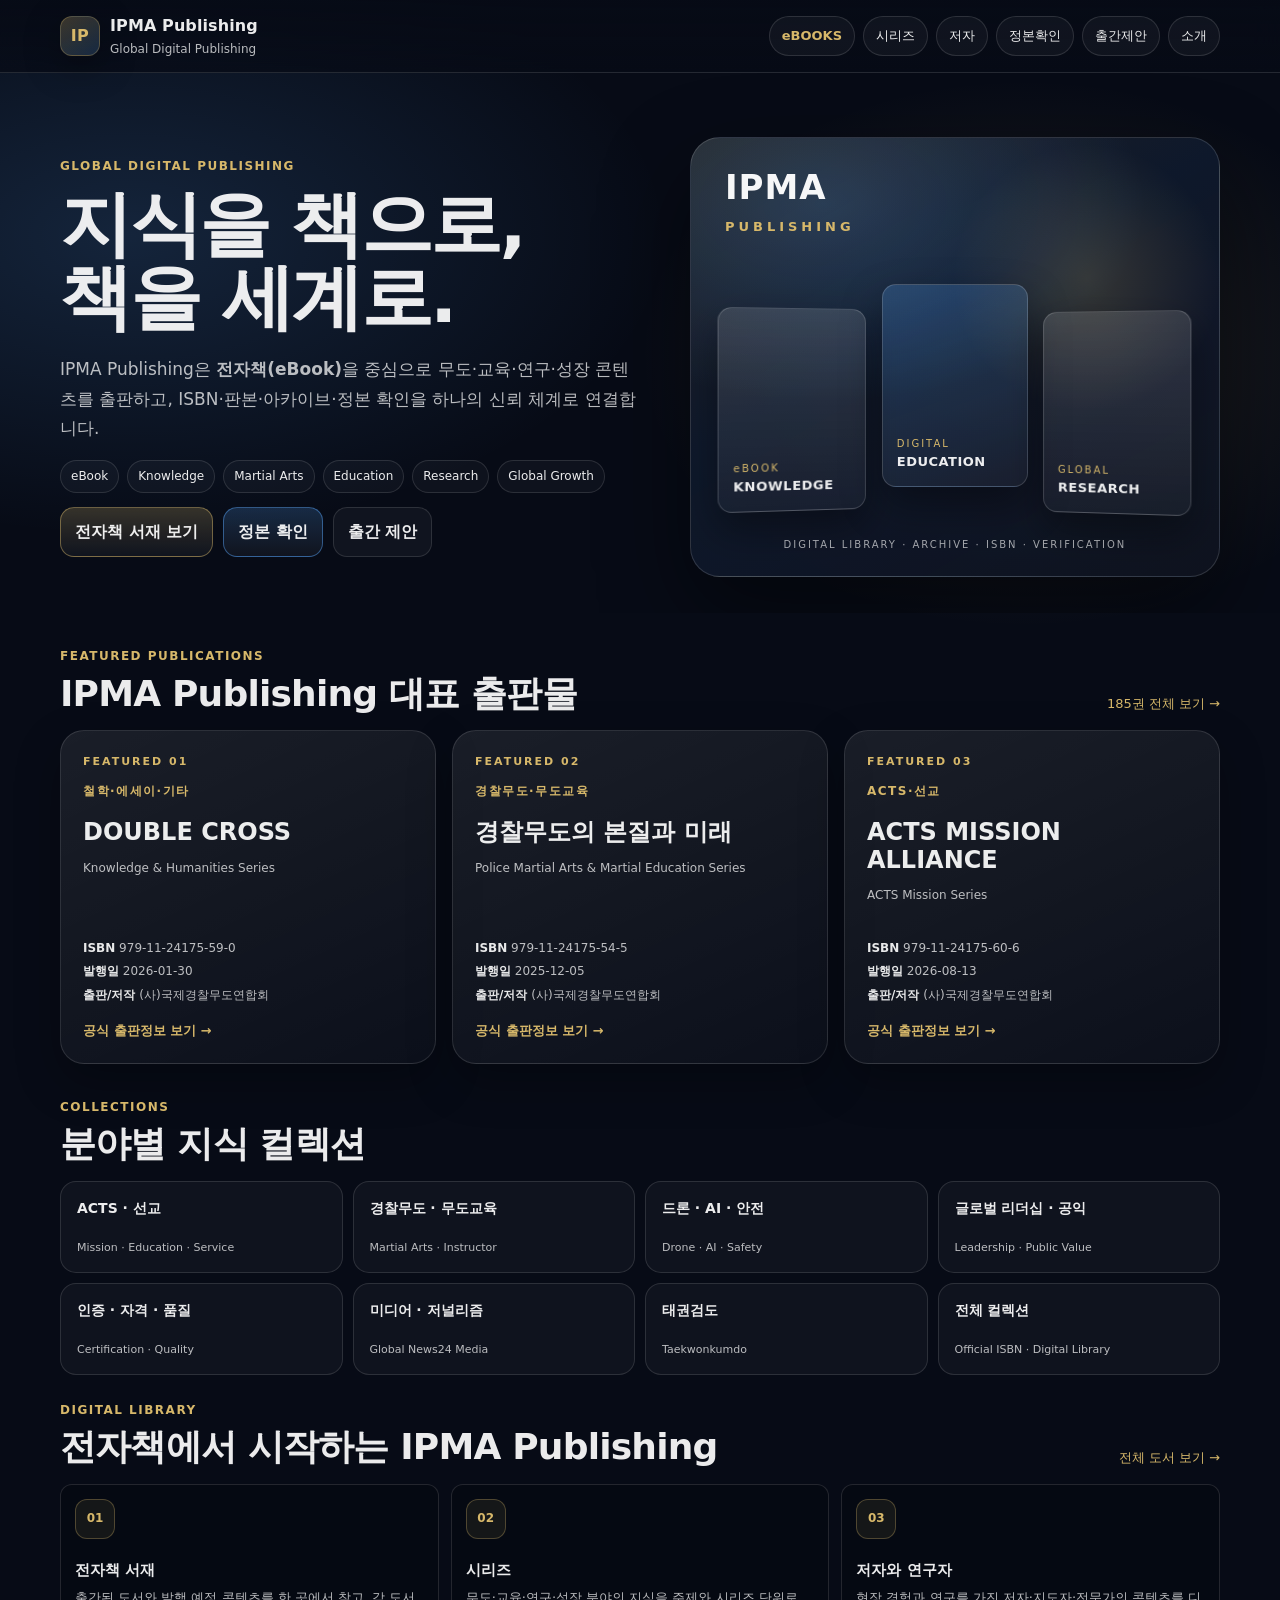
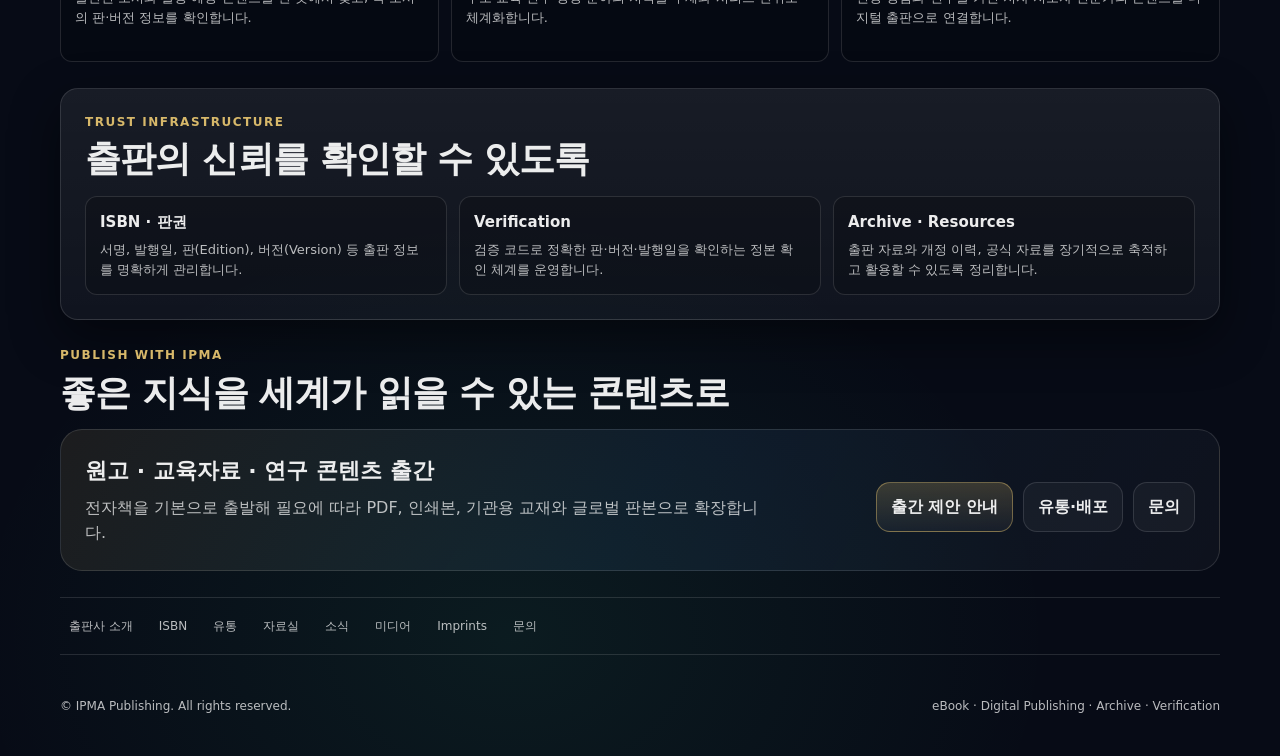
==== commit d84f5311: "feat: add verified featured collections to homepage" ====
--- a/index.html
+++ b/index.html
@@ -12,12 +12,16 @@
   <meta property="og:image" content="./assets/images/og.jpg" />
   <link rel="icon" href="./assets/images/logo.png" />
   <link rel="stylesheet" href="./assets/css/style.css" />
+  <link rel="stylesheet" href="./assets/css/home-collections.css" />
 </head>
 <body>
 <header class="topbar"><div class="container topbar-inner"><a class="brand" href="./" aria-label="IPMA Publishing 홈"><div class="logo" aria-hidden="true"><b>IP</b></div><div><div class="t1">IPMA Publishing</div><div class="t2">Global Digital Publishing</div></div></a><nav class="nav" aria-label="주요 메뉴"><a class="pill" data-nav href="./catalog/"><strong>eBOOKS</strong></a><a class="pill" data-nav href="./series/">시리즈</a><a class="pill" data-nav href="./authors/">저자</a><a class="pill" data-nav href="./verification/">정본확인</a><a class="pill" data-nav href="./submissions/">출간제안</a><a class="pill" data-nav href="./about/">소개</a></nav></div></header>
 <main><section class="hero hero-publishing"><div class="container hero-publishing-grid"><div class="hero-copy"><div class="kicker">GLOBAL DIGITAL PUBLISHING</div><h1>지식을 책으로,<br/>책을 세계로.</h1><p class="lead hero-lead">IPMA Publishing은 <b>전자책(eBook)</b>을 중심으로 무도·교육·연구·성장 콘텐츠를 출판하고, ISBN·판본·아카이브·정본 확인을 하나의 신뢰 체계로 연결합니다.</p><div class="badges"><span class="badge">eBook</span><span class="badge">Knowledge</span><span class="badge">Martial Arts</span><span class="badge">Education</span><span class="badge">Research</span><span class="badge">Global Growth</span></div><div class="btnrow hero-actions"><a class="btn primary" href="./catalog/">전자책 서재 보기</a><a class="btn blue" href="./verification/">정본 확인</a><a class="btn" href="./submissions/">출간 제안</a></div></div><div class="publishing-visual" role="img" aria-label="IPMA Publishing 디지털 출판 비주얼"><div class="visual-glow"></div><div class="visual-mark">IPMA<br/><span>PUBLISHING</span></div><div class="visual-books"><div class="ebook-card ebook-card-a"><small>eBOOK</small><b>KNOWLEDGE</b></div><div class="ebook-card ebook-card-b"><small>DIGITAL</small><b>EDUCATION</b></div><div class="ebook-card ebook-card-c"><small>GLOBAL</small><b>RESEARCH</b></div></div><p class="visual-caption">DIGITAL LIBRARY · ARCHIVE · ISBN · VERIFICATION</p></div></div></section>
-<div class="container"><section class="home-section"><div class="section-head"><div><div class="kicker">DIGITAL LIBRARY</div><h2 class="section-title">전자책에서 시작하는 IPMA Publishing</h2></div><a class="text-link" href="./catalog/">전체 도서 보기 →</a></div><div class="grid3"><a class="item feature-card" href="./catalog/"><div class="feature-icon">01</div><h3>전자책 서재</h3><p>출간된 도서와 발행 예정 콘텐츠를 한 곳에서 찾고, 각 도서의 판·버전 정보를 확인합니다.</p></a><a class="item feature-card" href="./series/"><div class="feature-icon">02</div><h3>시리즈</h3><p>무도·교육·연구·성장 분야의 지식을 주제와 시리즈 단위로 체계화합니다.</p></a><a class="item feature-card" href="./authors/"><div class="feature-icon">03</div><h3>저자와 연구자</h3><p>현장 경험과 연구를 가진 저자·지도자·전문가의 콘텐츠를 디지털 출판으로 연결합니다.</p></a></div></section>
+<div class="container">
+<section class="home-section featured-showcase"><div class="section-head"><div><div class="kicker">FEATURED PUBLICATIONS</div><h2 class="section-title">IPMA Publishing 대표 출판물</h2></div><a class="text-link" href="./catalog/">185권 전체 보기 →</a></div><div id="featuredPublications" class="featured-showcase-grid"><div class="featured-loading">검증된 대표 출판물 정보를 불러오는 중입니다.</div></div></section>
+<section class="home-section"><div class="section-head"><div><div class="kicker">COLLECTIONS</div><h2 class="section-title">분야별 지식 컬렉션</h2></div></div><div class="collection-chips"><a class="collection-chip" href="./catalog/?category=ACTS%C2%B7%EC%84%A0%EA%B5%90"><strong>ACTS · 선교</strong><span>Mission · Education · Service</span></a><a class="collection-chip" href="./catalog/?category=%EA%B2%BD%EC%B0%B0%EB%AC%B4%EB%8F%84%C2%B7%EB%AC%B4%EB%8F%84%EA%B5%90%EC%9C%A1"><strong>경찰무도 · 무도교육</strong><span>Martial Arts · Instructor</span></a><a class="collection-chip" href="./catalog/?category=%EB%93%9C%EB%A1%A0%C2%B7AI%C2%B7%EC%95%88%EC%A0%84"><strong>드론 · AI · 안전</strong><span>Drone · AI · Safety</span></a><a class="collection-chip" href="./catalog/?category=%EA%B8%80%EB%A1%9C%EB%B2%8C%EB%A6%AC%EB%8D%94%EC%8B%AD%C2%B7%EB%8B%A4%EB%AC%B8%ED%99%94%C2%B7%EA%B3%B5%EC%9D%B5"><strong>글로벌 리더십 · 공익</strong><span>Leadership · Public Value</span></a><a class="collection-chip" href="./catalog/?category=%EC%9D%B8%EC%A6%9D%C2%B7%EC%9E%90%EA%B2%A9%C2%B7%ED%92%88%EC%A7%88"><strong>인증 · 자격 · 품질</strong><span>Certification · Quality</span></a><a class="collection-chip" href="./catalog/?category=%EB%AF%B8%EB%94%94%EC%96%B4%C2%B7%EC%A0%80%EB%84%90%EB%A6%AC%EC%A6%98"><strong>미디어 · 저널리즘</strong><span>Global News24 Media</span></a><a class="collection-chip" href="./catalog/?category=%ED%83%9C%EA%B6%8C%EA%B2%80%EB%8F%84"><strong>태권검도</strong><span>Taekwonkumdo</span></a><a class="collection-chip" href="./catalog/"><strong>전체 컬렉션</strong><span>Official ISBN · Digital Library</span></a></div></section>
+<section class="home-section"><div class="section-head"><div><div class="kicker">DIGITAL LIBRARY</div><h2 class="section-title">전자책에서 시작하는 IPMA Publishing</h2></div><a class="text-link" href="./catalog/">전체 도서 보기 →</a></div><div class="grid3"><a class="item feature-card" href="./catalog/"><div class="feature-icon">01</div><h3>전자책 서재</h3><p>출간된 도서와 발행 예정 콘텐츠를 한 곳에서 찾고, 각 도서의 판·버전 정보를 확인합니다.</p></a><a class="item feature-card" href="./series/"><div class="feature-icon">02</div><h3>시리즈</h3><p>무도·교육·연구·성장 분야의 지식을 주제와 시리즈 단위로 체계화합니다.</p></a><a class="item feature-card" href="./authors/"><div class="feature-icon">03</div><h3>저자와 연구자</h3><p>현장 경험과 연구를 가진 저자·지도자·전문가의 콘텐츠를 디지털 출판으로 연결합니다.</p></a></div></section>
 <section class="home-section card pad trust-section"><div class="section-head"><div><div class="kicker">TRUST INFRASTRUCTURE</div><h2 class="section-title">출판의 신뢰를 확인할 수 있도록</h2></div></div><div class="grid3"><a class="item" href="./isbn/"><h3>ISBN · 판권</h3><p>서명, 발행일, 판(Edition), 버전(Version) 등 출판 정보를 명확하게 관리합니다.</p></a><a class="item" href="./verification/"><h3>Verification</h3><p>검증 코드로 정확한 판·버전·발행일을 확인하는 정본 확인 체계를 운영합니다.</p></a><a class="item" href="./resources/"><h3>Archive · Resources</h3><p>출판 자료와 개정 이력, 공식 자료를 장기적으로 축적하고 활용할 수 있도록 정리합니다.</p></a></div></section>
 <section class="home-section"><div class="section-head"><div><div class="kicker">PUBLISH WITH IPMA</div><h2 class="section-title">좋은 지식을 세계가 읽을 수 있는 콘텐츠로</h2></div></div><div class="cta-panel"><div><h3>원고 · 교육자료 · 연구 콘텐츠 출간</h3><p>전자책을 기본으로 출발해 필요에 따라 PDF, 인쇄본, 기관용 교재와 글로벌 판본으로 확장합니다.</p></div><div class="btnrow cta-actions"><a class="btn primary" href="./submissions/">출간 제안 안내</a><a class="btn" href="./distribution/">유통·배포</a><a class="btn" href="./contact/">문의</a></div></div></section>
 <section class="home-section compact-links" aria-label="IPMA Publishing 추가 메뉴"><a href="./about/">출판사 소개</a><a href="./isbn/">ISBN</a><a href="./distribution/">유통</a><a href="./resources/">자료실</a><a href="./news/">소식</a><a href="./media/">미디어</a><a href="./imprints/">Imprints</a><a href="./contact/">문의</a></section>
-<footer class="footer"><div>© <span data-year></span> IPMA Publishing. All rights reserved.</div><div>eBook · Digital Publishing · Archive · Verification</div></footer></div></main><script src="./assets/js/app.js"></script></body></html>
+<footer class="footer"><div>© <span data-year></span> IPMA Publishing. All rights reserved.</div><div>eBook · Digital Publishing · Archive · Verification</div></footer></div></main><script src="./assets/js/app.js"></script><script src="./assets/js/home-collections.js"></script></body></html>
--- a/assets/css/home-collections.css
+++ b/assets/css/home-collections.css
@@ -0,0 +1 @@
+.featured-showcase{margin:34px 0}.featured-showcase-grid{display:grid;grid-template-columns:repeat(3,minmax(0,1fr));gap:16px}.featured-publication{display:flex;flex-direction:column;min-height:300px;padding:22px;border:1px solid var(--line);border-radius:24px;background:linear-gradient(155deg,rgba(255,255,255,.08),rgba(255,255,255,.025));box-shadow:0 18px 45px rgba(0,0,0,.28);transition:transform .2s ease,border-color .2s ease}.featured-publication:hover{transform:translateY(-4px);border-color:rgba(215,184,106,.34)}.featured-publication .featured-number{font-size:11px;letter-spacing:2px;color:var(--gold);font-weight:800}.featured-publication h3{font-size:24px;line-height:1.15;margin:18px 0 10px}.featured-publication .featured-meta{font-size:12px;color:var(--muted);display:grid;gap:5px;margin-top:auto;padding-top:22px}.featured-publication .featured-meta b{color:rgba(255,255,255,.9)}.featured-publication .featured-link{margin-top:16px;color:var(--gold);font-size:13px;font-weight:800}.collection-chips{display:grid;grid-template-columns:repeat(4,minmax(0,1fr));gap:10px}.collection-chip{padding:16px;border:1px solid var(--line);border-radius:16px;background:rgba(255,255,255,.035);min-height:92px;display:flex;flex-direction:column;justify-content:space-between;gap:8px}.collection-chip strong{font-size:14px}.collection-chip span{font-size:11px;color:var(--muted)}.collection-chip:hover{border-color:rgba(90,169,255,.34);background:rgba(90,169,255,.06)}.featured-loading{grid-column:1/-1;padding:24px;border:1px solid var(--line);border-radius:18px;color:var(--muted);text-align:center}@media(max-width:920px){.featured-showcase-grid{grid-template-columns:1fr}.featured-publication{min-height:230px}.collection-chips{grid-template-columns:repeat(2,minmax(0,1fr))}}@media(max-width:560px){.collection-chips{grid-template-columns:1fr}.featured-publication h3{font-size:21px}}
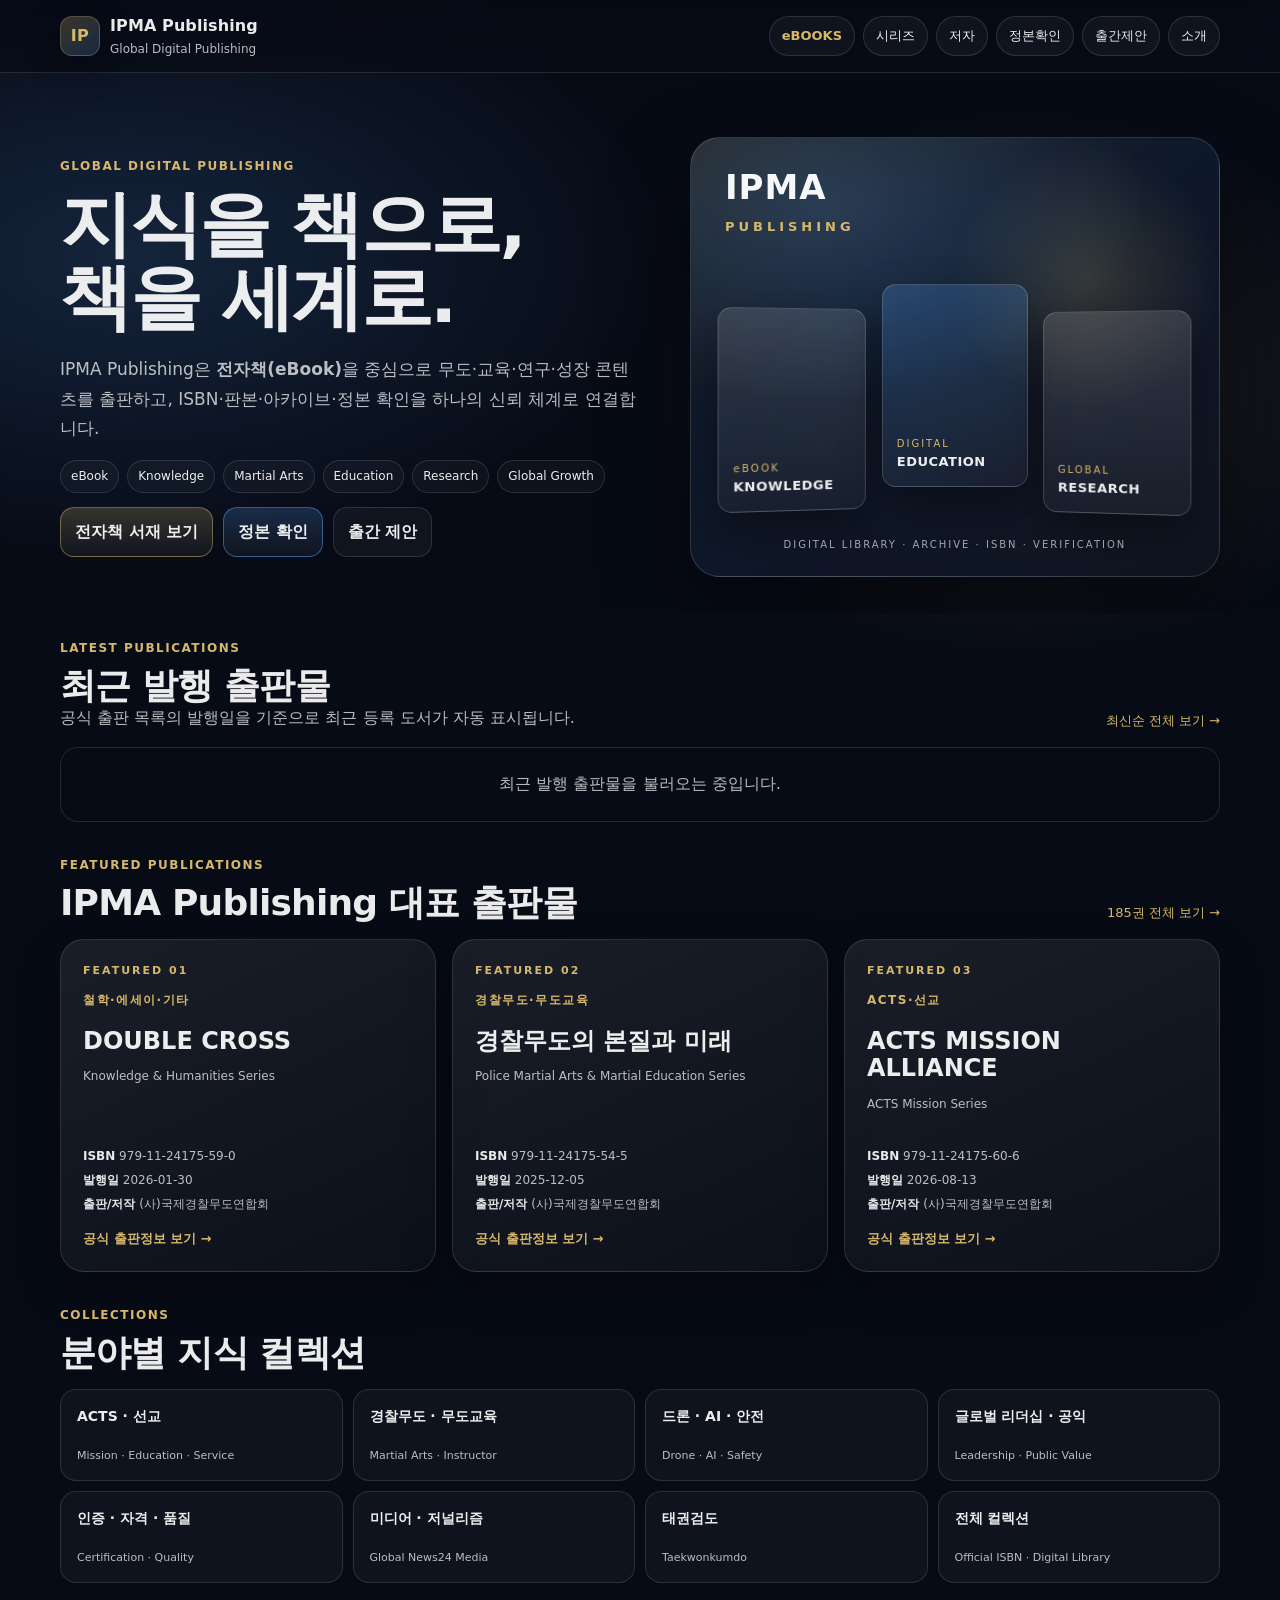
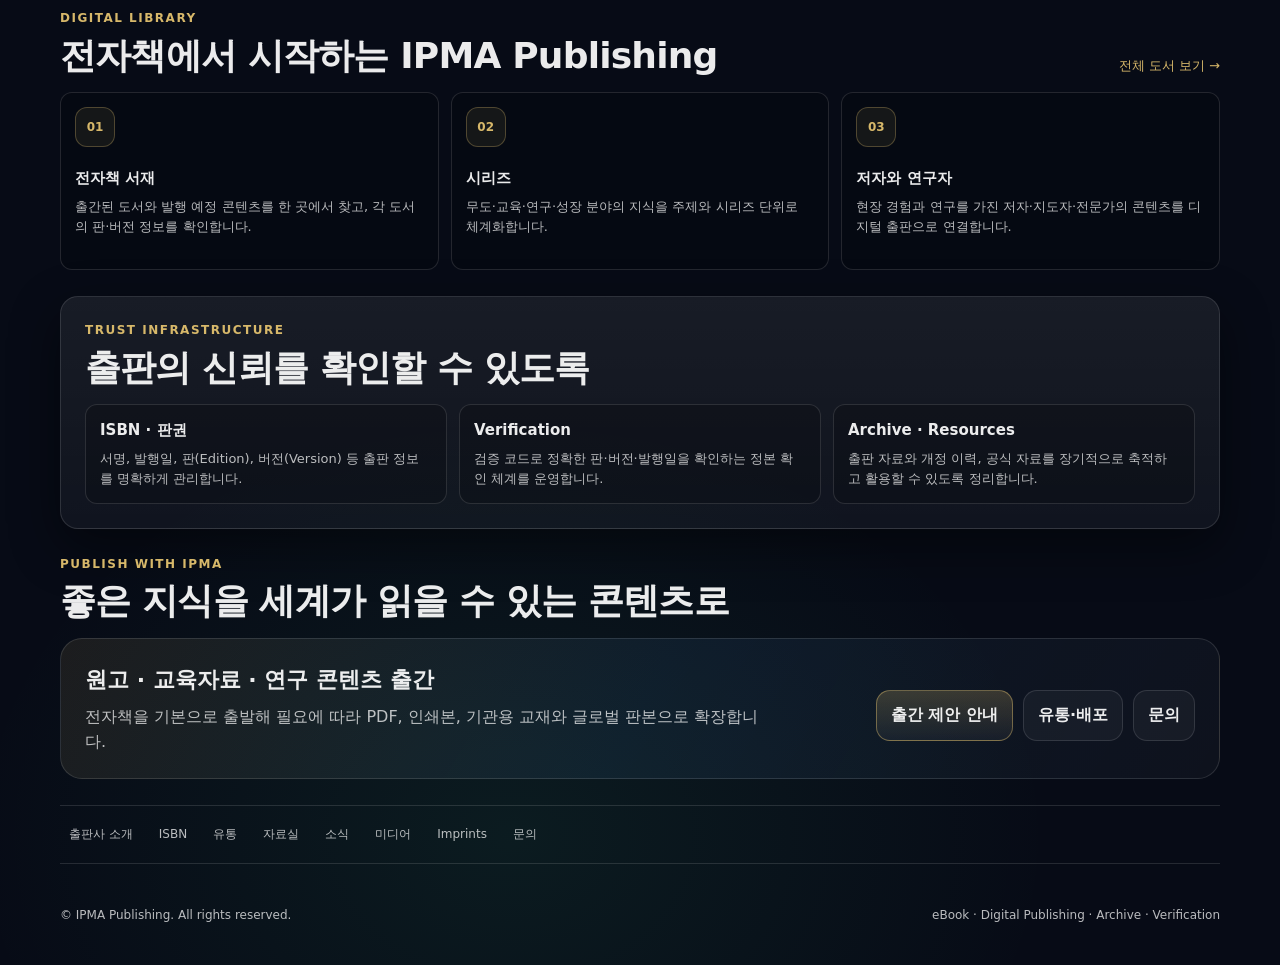
==== commit 002ba4d7: "feat: add auto-updating latest publications section" ====
--- a/index.html
+++ b/index.html
@@ -18,6 +18,7 @@
 <header class="topbar"><div class="container topbar-inner"><a class="brand" href="./" aria-label="IPMA Publishing 홈"><div class="logo" aria-hidden="true"><b>IP</b></div><div><div class="t1">IPMA Publishing</div><div class="t2">Global Digital Publishing</div></div></a><nav class="nav" aria-label="주요 메뉴"><a class="pill" data-nav href="./catalog/"><strong>eBOOKS</strong></a><a class="pill" data-nav href="./series/">시리즈</a><a class="pill" data-nav href="./authors/">저자</a><a class="pill" data-nav href="./verification/">정본확인</a><a class="pill" data-nav href="./submissions/">출간제안</a><a class="pill" data-nav href="./about/">소개</a></nav></div></header>
 <main><section class="hero hero-publishing"><div class="container hero-publishing-grid"><div class="hero-copy"><div class="kicker">GLOBAL DIGITAL PUBLISHING</div><h1>지식을 책으로,<br/>책을 세계로.</h1><p class="lead hero-lead">IPMA Publishing은 <b>전자책(eBook)</b>을 중심으로 무도·교육·연구·성장 콘텐츠를 출판하고, ISBN·판본·아카이브·정본 확인을 하나의 신뢰 체계로 연결합니다.</p><div class="badges"><span class="badge">eBook</span><span class="badge">Knowledge</span><span class="badge">Martial Arts</span><span class="badge">Education</span><span class="badge">Research</span><span class="badge">Global Growth</span></div><div class="btnrow hero-actions"><a class="btn primary" href="./catalog/">전자책 서재 보기</a><a class="btn blue" href="./verification/">정본 확인</a><a class="btn" href="./submissions/">출간 제안</a></div></div><div class="publishing-visual" role="img" aria-label="IPMA Publishing 디지털 출판 비주얼"><div class="visual-glow"></div><div class="visual-mark">IPMA<br/><span>PUBLISHING</span></div><div class="visual-books"><div class="ebook-card ebook-card-a"><small>eBOOK</small><b>KNOWLEDGE</b></div><div class="ebook-card ebook-card-b"><small>DIGITAL</small><b>EDUCATION</b></div><div class="ebook-card ebook-card-c"><small>GLOBAL</small><b>RESEARCH</b></div></div><p class="visual-caption">DIGITAL LIBRARY · ARCHIVE · ISBN · VERIFICATION</p></div></div></section>
 <div class="container">
+<section class="home-section latest-publications"><div class="section-head"><div><div class="kicker">LATEST PUBLICATIONS</div><h2 class="section-title">최근 발행 출판물</h2><p class="lead latest-intro">공식 출판 목록의 발행일을 기준으로 최근 등록 도서가 자동 표시됩니다.</p></div><a class="text-link" href="./catalog/?sort=newest">최신순 전체 보기 →</a></div><div id="latestPublications" class="latest-publications-grid"><div class="featured-loading">최근 발행 출판물을 불러오는 중입니다.</div></div></section>
 <section class="home-section featured-showcase"><div class="section-head"><div><div class="kicker">FEATURED PUBLICATIONS</div><h2 class="section-title">IPMA Publishing 대표 출판물</h2></div><a class="text-link" href="./catalog/">185권 전체 보기 →</a></div><div id="featuredPublications" class="featured-showcase-grid"><div class="featured-loading">검증된 대표 출판물 정보를 불러오는 중입니다.</div></div></section>
 <section class="home-section"><div class="section-head"><div><div class="kicker">COLLECTIONS</div><h2 class="section-title">분야별 지식 컬렉션</h2></div></div><div class="collection-chips"><a class="collection-chip" href="./catalog/?category=ACTS%C2%B7%EC%84%A0%EA%B5%90"><strong>ACTS · 선교</strong><span>Mission · Education · Service</span></a><a class="collection-chip" href="./catalog/?category=%EA%B2%BD%EC%B0%B0%EB%AC%B4%EB%8F%84%C2%B7%EB%AC%B4%EB%8F%84%EA%B5%90%EC%9C%A1"><strong>경찰무도 · 무도교육</strong><span>Martial Arts · Instructor</span></a><a class="collection-chip" href="./catalog/?category=%EB%93%9C%EB%A1%A0%C2%B7AI%C2%B7%EC%95%88%EC%A0%84"><strong>드론 · AI · 안전</strong><span>Drone · AI · Safety</span></a><a class="collection-chip" href="./catalog/?category=%EA%B8%80%EB%A1%9C%EB%B2%8C%EB%A6%AC%EB%8D%94%EC%8B%AD%C2%B7%EB%8B%A4%EB%AC%B8%ED%99%94%C2%B7%EA%B3%B5%EC%9D%B5"><strong>글로벌 리더십 · 공익</strong><span>Leadership · Public Value</span></a><a class="collection-chip" href="./catalog/?category=%EC%9D%B8%EC%A6%9D%C2%B7%EC%9E%90%EA%B2%A9%C2%B7%ED%92%88%EC%A7%88"><strong>인증 · 자격 · 품질</strong><span>Certification · Quality</span></a><a class="collection-chip" href="./catalog/?category=%EB%AF%B8%EB%94%94%EC%96%B4%C2%B7%EC%A0%80%EB%84%90%EB%A6%AC%EC%A6%98"><strong>미디어 · 저널리즘</strong><span>Global News24 Media</span></a><a class="collection-chip" href="./catalog/?category=%ED%83%9C%EA%B6%8C%EA%B2%80%EB%8F%84"><strong>태권검도</strong><span>Taekwonkumdo</span></a><a class="collection-chip" href="./catalog/"><strong>전체 컬렉션</strong><span>Official ISBN · Digital Library</span></a></div></section>
 <section class="home-section"><div class="section-head"><div><div class="kicker">DIGITAL LIBRARY</div><h2 class="section-title">전자책에서 시작하는 IPMA Publishing</h2></div><a class="text-link" href="./catalog/">전체 도서 보기 →</a></div><div class="grid3"><a class="item feature-card" href="./catalog/"><div class="feature-icon">01</div><h3>전자책 서재</h3><p>출간된 도서와 발행 예정 콘텐츠를 한 곳에서 찾고, 각 도서의 판·버전 정보를 확인합니다.</p></a><a class="item feature-card" href="./series/"><div class="feature-icon">02</div><h3>시리즈</h3><p>무도·교육·연구·성장 분야의 지식을 주제와 시리즈 단위로 체계화합니다.</p></a><a class="item feature-card" href="./authors/"><div class="feature-icon">03</div><h3>저자와 연구자</h3><p>현장 경험과 연구를 가진 저자·지도자·전문가의 콘텐츠를 디지털 출판으로 연결합니다.</p></a></div></section>
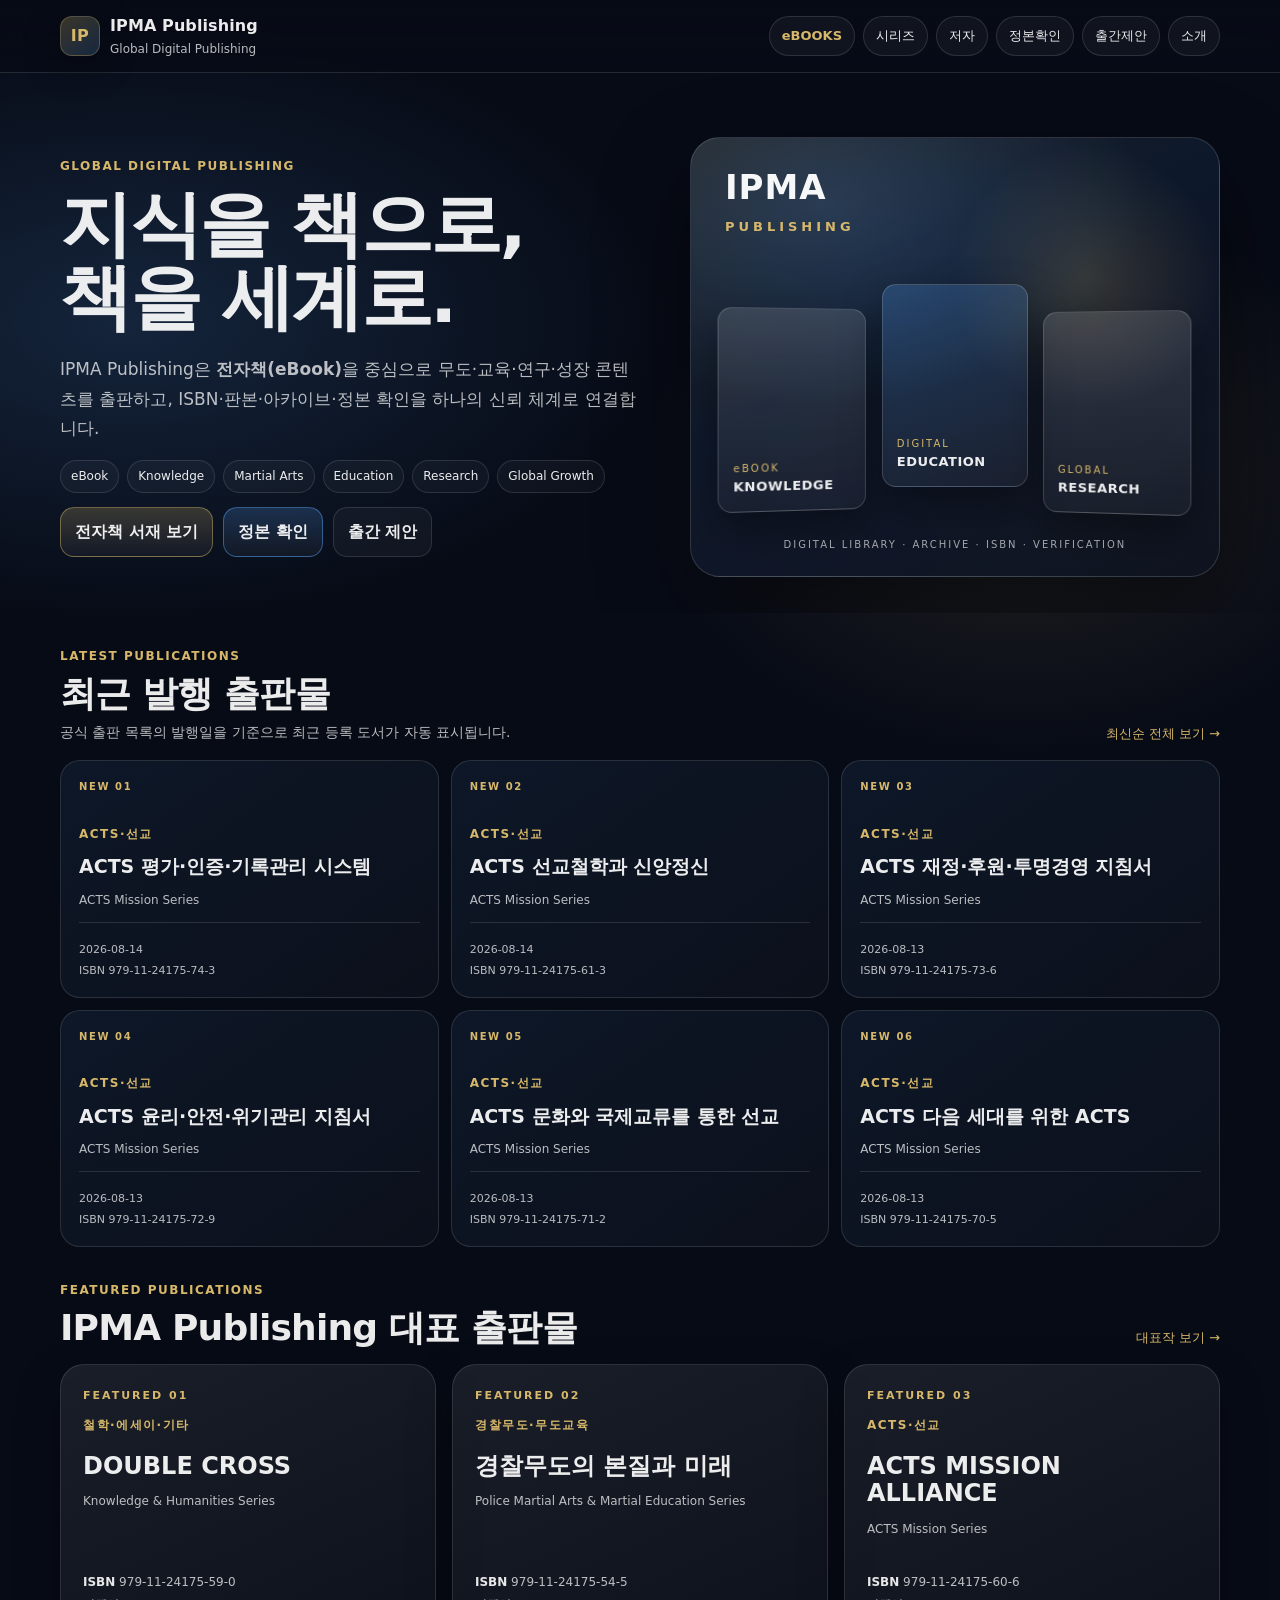
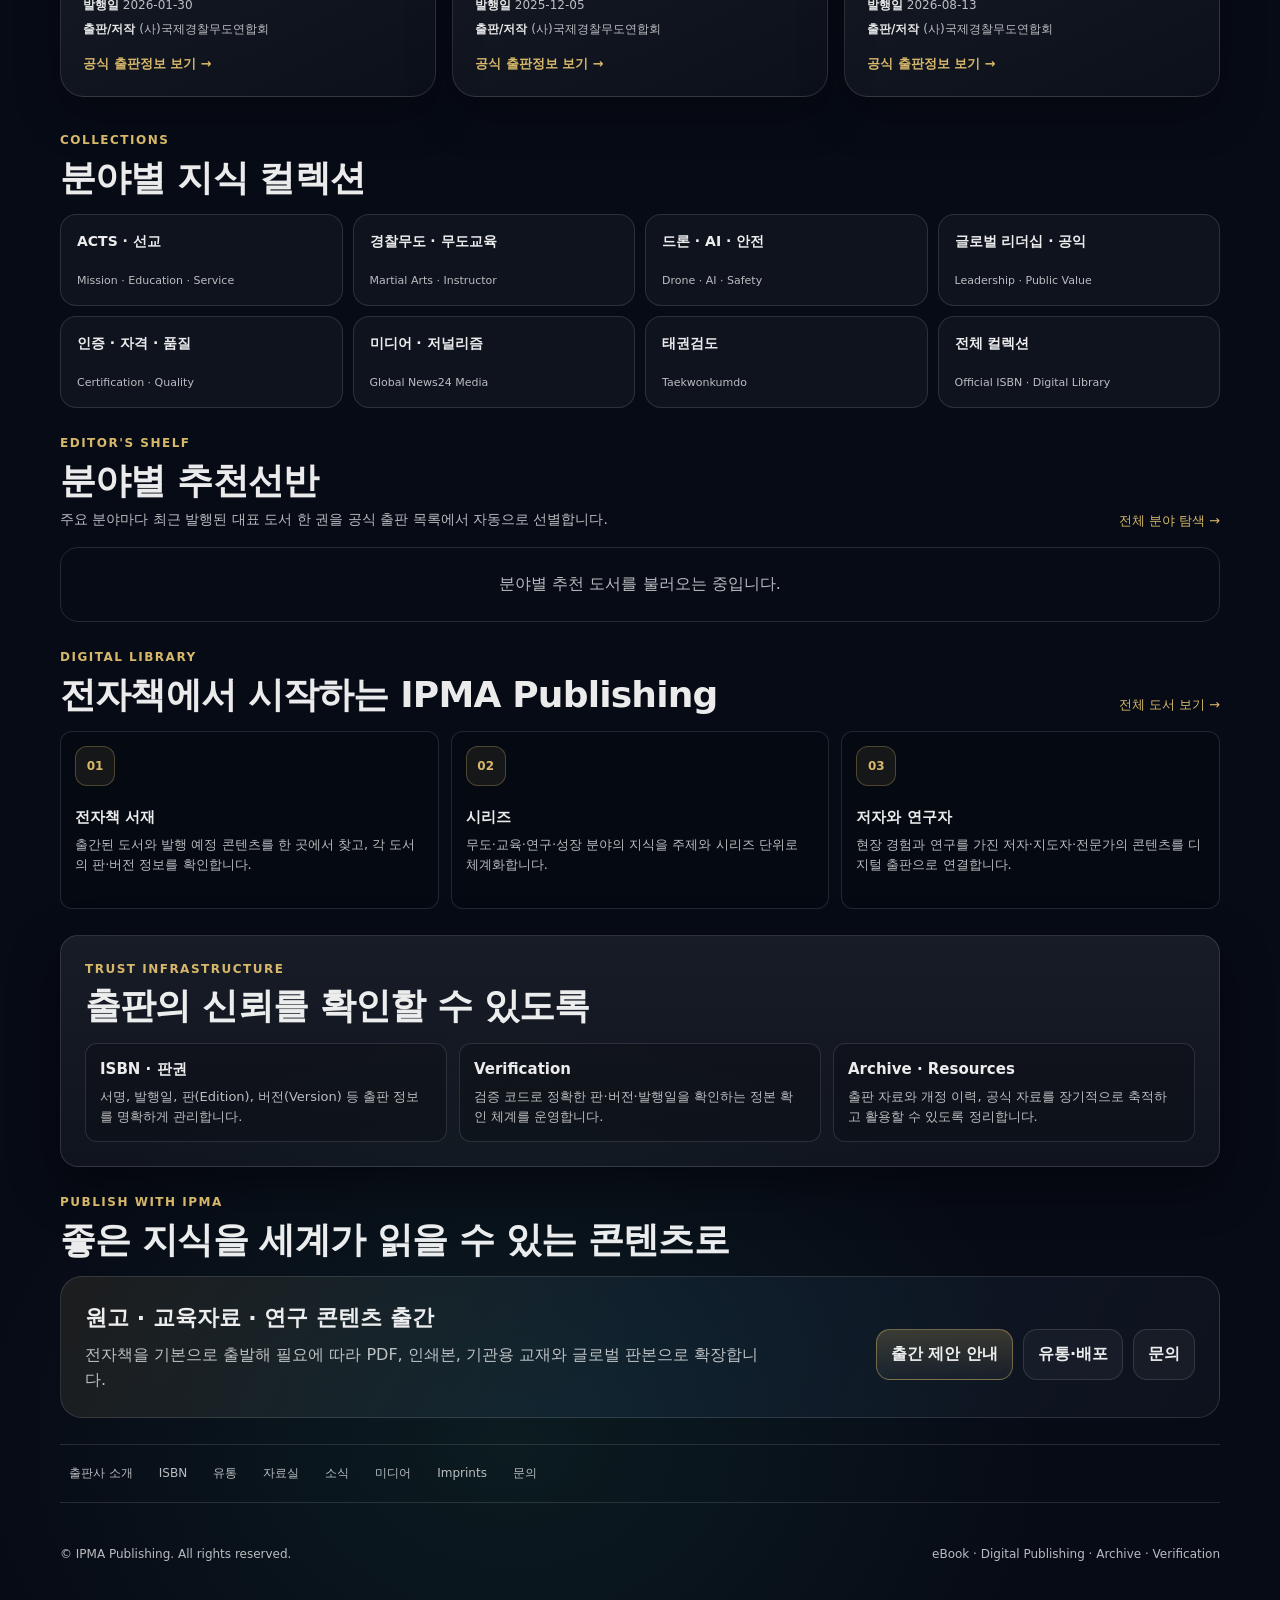
==== commit 2ec099d2: "feat: add category recommendation shelf to homepage" ====
--- a/index.html
+++ b/index.html
@@ -19,8 +19,9 @@
 <main><section class="hero hero-publishing"><div class="container hero-publishing-grid"><div class="hero-copy"><div class="kicker">GLOBAL DIGITAL PUBLISHING</div><h1>지식을 책으로,<br/>책을 세계로.</h1><p class="lead hero-lead">IPMA Publishing은 <b>전자책(eBook)</b>을 중심으로 무도·교육·연구·성장 콘텐츠를 출판하고, ISBN·판본·아카이브·정본 확인을 하나의 신뢰 체계로 연결합니다.</p><div class="badges"><span class="badge">eBook</span><span class="badge">Knowledge</span><span class="badge">Martial Arts</span><span class="badge">Education</span><span class="badge">Research</span><span class="badge">Global Growth</span></div><div class="btnrow hero-actions"><a class="btn primary" href="./catalog/">전자책 서재 보기</a><a class="btn blue" href="./verification/">정본 확인</a><a class="btn" href="./submissions/">출간 제안</a></div></div><div class="publishing-visual" role="img" aria-label="IPMA Publishing 디지털 출판 비주얼"><div class="visual-glow"></div><div class="visual-mark">IPMA<br/><span>PUBLISHING</span></div><div class="visual-books"><div class="ebook-card ebook-card-a"><small>eBOOK</small><b>KNOWLEDGE</b></div><div class="ebook-card ebook-card-b"><small>DIGITAL</small><b>EDUCATION</b></div><div class="ebook-card ebook-card-c"><small>GLOBAL</small><b>RESEARCH</b></div></div><p class="visual-caption">DIGITAL LIBRARY · ARCHIVE · ISBN · VERIFICATION</p></div></div></section>
 <div class="container">
 <section class="home-section latest-publications"><div class="section-head"><div><div class="kicker">LATEST PUBLICATIONS</div><h2 class="section-title">최근 발행 출판물</h2><p class="lead latest-intro">공식 출판 목록의 발행일을 기준으로 최근 등록 도서가 자동 표시됩니다.</p></div><a class="text-link" href="./catalog/?sort=newest">최신순 전체 보기 →</a></div><div id="latestPublications" class="latest-publications-grid"><div class="featured-loading">최근 발행 출판물을 불러오는 중입니다.</div></div></section>
-<section class="home-section featured-showcase"><div class="section-head"><div><div class="kicker">FEATURED PUBLICATIONS</div><h2 class="section-title">IPMA Publishing 대표 출판물</h2></div><a class="text-link" href="./catalog/">185권 전체 보기 →</a></div><div id="featuredPublications" class="featured-showcase-grid"><div class="featured-loading">검증된 대표 출판물 정보를 불러오는 중입니다.</div></div></section>
+<section class="home-section featured-showcase"><div class="section-head"><div><div class="kicker">FEATURED PUBLICATIONS</div><h2 class="section-title">IPMA Publishing 대표 출판물</h2></div><a class="text-link" href="./catalog/?view=featured">대표작 보기 →</a></div><div id="featuredPublications" class="featured-showcase-grid"><div class="featured-loading">검증된 대표 출판물 정보를 불러오는 중입니다.</div></div></section>
 <section class="home-section"><div class="section-head"><div><div class="kicker">COLLECTIONS</div><h2 class="section-title">분야별 지식 컬렉션</h2></div></div><div class="collection-chips"><a class="collection-chip" href="./catalog/?category=ACTS%C2%B7%EC%84%A0%EA%B5%90"><strong>ACTS · 선교</strong><span>Mission · Education · Service</span></a><a class="collection-chip" href="./catalog/?category=%EA%B2%BD%EC%B0%B0%EB%AC%B4%EB%8F%84%C2%B7%EB%AC%B4%EB%8F%84%EA%B5%90%EC%9C%A1"><strong>경찰무도 · 무도교육</strong><span>Martial Arts · Instructor</span></a><a class="collection-chip" href="./catalog/?category=%EB%93%9C%EB%A1%A0%C2%B7AI%C2%B7%EC%95%88%EC%A0%84"><strong>드론 · AI · 안전</strong><span>Drone · AI · Safety</span></a><a class="collection-chip" href="./catalog/?category=%EA%B8%80%EB%A1%9C%EB%B2%8C%EB%A6%AC%EB%8D%94%EC%8B%AD%C2%B7%EB%8B%A4%EB%AC%B8%ED%99%94%C2%B7%EA%B3%B5%EC%9D%B5"><strong>글로벌 리더십 · 공익</strong><span>Leadership · Public Value</span></a><a class="collection-chip" href="./catalog/?category=%EC%9D%B8%EC%A6%9D%C2%B7%EC%9E%90%EA%B2%A9%C2%B7%ED%92%88%EC%A7%88"><strong>인증 · 자격 · 품질</strong><span>Certification · Quality</span></a><a class="collection-chip" href="./catalog/?category=%EB%AF%B8%EB%94%94%EC%96%B4%C2%B7%EC%A0%80%EB%84%90%EB%A6%AC%EC%A6%98"><strong>미디어 · 저널리즘</strong><span>Global News24 Media</span></a><a class="collection-chip" href="./catalog/?category=%ED%83%9C%EA%B6%8C%EA%B2%80%EB%8F%84"><strong>태권검도</strong><span>Taekwonkumdo</span></a><a class="collection-chip" href="./catalog/"><strong>전체 컬렉션</strong><span>Official ISBN · Digital Library</span></a></div></section>
+<section class="home-section category-shelf-section"><div class="section-head"><div><div class="kicker">EDITOR'S SHELF</div><h2 class="section-title">분야별 추천선반</h2><p class="lead latest-intro">주요 분야마다 최근 발행된 대표 도서 한 권을 공식 출판 목록에서 자동으로 선별합니다.</p></div><a class="text-link" href="./catalog/">전체 분야 탐색 →</a></div><div id="categoryRecommendations" class="category-shelf"><div class="featured-loading">분야별 추천 도서를 불러오는 중입니다.</div></div></section>
 <section class="home-section"><div class="section-head"><div><div class="kicker">DIGITAL LIBRARY</div><h2 class="section-title">전자책에서 시작하는 IPMA Publishing</h2></div><a class="text-link" href="./catalog/">전체 도서 보기 →</a></div><div class="grid3"><a class="item feature-card" href="./catalog/"><div class="feature-icon">01</div><h3>전자책 서재</h3><p>출간된 도서와 발행 예정 콘텐츠를 한 곳에서 찾고, 각 도서의 판·버전 정보를 확인합니다.</p></a><a class="item feature-card" href="./series/"><div class="feature-icon">02</div><h3>시리즈</h3><p>무도·교육·연구·성장 분야의 지식을 주제와 시리즈 단위로 체계화합니다.</p></a><a class="item feature-card" href="./authors/"><div class="feature-icon">03</div><h3>저자와 연구자</h3><p>현장 경험과 연구를 가진 저자·지도자·전문가의 콘텐츠를 디지털 출판으로 연결합니다.</p></a></div></section>
 <section class="home-section card pad trust-section"><div class="section-head"><div><div class="kicker">TRUST INFRASTRUCTURE</div><h2 class="section-title">출판의 신뢰를 확인할 수 있도록</h2></div></div><div class="grid3"><a class="item" href="./isbn/"><h3>ISBN · 판권</h3><p>서명, 발행일, 판(Edition), 버전(Version) 등 출판 정보를 명확하게 관리합니다.</p></a><a class="item" href="./verification/"><h3>Verification</h3><p>검증 코드로 정확한 판·버전·발행일을 확인하는 정본 확인 체계를 운영합니다.</p></a><a class="item" href="./resources/"><h3>Archive · Resources</h3><p>출판 자료와 개정 이력, 공식 자료를 장기적으로 축적하고 활용할 수 있도록 정리합니다.</p></a></div></section>
 <section class="home-section"><div class="section-head"><div><div class="kicker">PUBLISH WITH IPMA</div><h2 class="section-title">좋은 지식을 세계가 읽을 수 있는 콘텐츠로</h2></div></div><div class="cta-panel"><div><h3>원고 · 교육자료 · 연구 콘텐츠 출간</h3><p>전자책을 기본으로 출발해 필요에 따라 PDF, 인쇄본, 기관용 교재와 글로벌 판본으로 확장합니다.</p></div><div class="btnrow cta-actions"><a class="btn primary" href="./submissions/">출간 제안 안내</a><a class="btn" href="./distribution/">유통·배포</a><a class="btn" href="./contact/">문의</a></div></div></section>
--- a/assets/css/home-collections.css
+++ b/assets/css/home-collections.css
@@ -1 +1 @@
-.featured-showcase{margin:34px 0}.featured-showcase-grid{display:grid;grid-template-columns:repeat(3,minmax(0,1fr));gap:16px}.featured-publication{display:flex;flex-direction:column;min-height:300px;padding:22px;border:1px solid var(--line);border-radius:24px;background:linear-gradient(155deg,rgba(255,255,255,.08),rgba(255,255,255,.025));box-shadow:0 18px 45px rgba(0,0,0,.28);transition:transform .2s ease,border-color .2s ease}.featured-publication:hover{transform:translateY(-4px);border-color:rgba(215,184,106,.34)}.featured-publication .featured-number{font-size:11px;letter-spacing:2px;color:var(--gold);font-weight:800}.featured-publication h3{font-size:24px;line-height:1.15;margin:18px 0 10px}.featured-publication .featured-meta{font-size:12px;color:var(--muted);display:grid;gap:5px;margin-top:auto;padding-top:22px}.featured-publication .featured-meta b{color:rgba(255,255,255,.9)}.featured-publication .featured-link{margin-top:16px;color:var(--gold);font-size:13px;font-weight:800}.collection-chips{display:grid;grid-template-columns:repeat(4,minmax(0,1fr));gap:10px}.collection-chip{padding:16px;border:1px solid var(--line);border-radius:16px;background:rgba(255,255,255,.035);min-height:92px;display:flex;flex-direction:column;justify-content:space-between;gap:8px}.collection-chip strong{font-size:14px}.collection-chip span{font-size:11px;color:var(--muted)}.collection-chip:hover{border-color:rgba(90,169,255,.34);background:rgba(90,169,255,.06)}.featured-loading{grid-column:1/-1;padding:24px;border:1px solid var(--line);border-radius:18px;color:var(--muted);text-align:center}@media(max-width:920px){.featured-showcase-grid{grid-template-columns:1fr}.featured-publication{min-height:230px}.collection-chips{grid-template-columns:repeat(2,minmax(0,1fr))}}@media(max-width:560px){.collection-chips{grid-template-columns:1fr}.featured-publication h3{font-size:21px}}
+.featured-showcase{margin:34px 0}.featured-showcase-grid{display:grid;grid-template-columns:repeat(3,minmax(0,1fr));gap:16px}.featured-publication{display:flex;flex-direction:column;min-height:300px;padding:22px;border:1px solid var(--line);border-radius:24px;background:linear-gradient(155deg,rgba(255,255,255,.08),rgba(255,255,255,.025));box-shadow:0 18px 45px rgba(0,0,0,.28);transition:transform .2s ease,border-color .2s ease}.featured-publication:hover{transform:translateY(-4px);border-color:rgba(215,184,106,.34)}.featured-publication .featured-number{font-size:11px;letter-spacing:2px;color:var(--gold);font-weight:800}.featured-publication h3{font-size:24px;line-height:1.15;margin:18px 0 10px}.featured-publication .featured-meta{font-size:12px;color:var(--muted);display:grid;gap:5px;margin-top:auto;padding-top:22px}.featured-publication .featured-meta b{color:rgba(255,255,255,.9)}.featured-publication .featured-link{margin-top:16px;color:var(--gold);font-size:13px;font-weight:800}.collection-chips{display:grid;grid-template-columns:repeat(4,minmax(0,1fr));gap:10px}.collection-chip{padding:16px;border:1px solid var(--line);border-radius:16px;background:rgba(255,255,255,.035);min-height:92px;display:flex;flex-direction:column;justify-content:space-between;gap:8px}.collection-chip strong{font-size:14px}.collection-chip span{font-size:11px;color:var(--muted)}.collection-chip:hover{border-color:rgba(90,169,255,.34);background:rgba(90,169,255,.06)}.featured-loading{grid-column:1/-1;padding:24px;border:1px solid var(--line);border-radius:18px;color:var(--muted);text-align:center}.latest-publications{margin:34px 0}.latest-intro{margin-top:8px;font-size:14px}.latest-publications-grid{display:grid;grid-template-columns:repeat(3,minmax(0,1fr));gap:12px}.latest-publication{display:flex;flex-direction:column;min-height:220px;padding:18px;border:1px solid var(--line);border-radius:20px;background:linear-gradient(145deg,rgba(90,169,255,.08),rgba(255,255,255,.025));transition:transform .2s ease,border-color .2s ease,background .2s ease}.latest-publication:hover{transform:translateY(-3px);border-color:rgba(90,169,255,.36);background:linear-gradient(145deg,rgba(90,169,255,.12),rgba(255,255,255,.035))}.latest-rank{font-size:10px;letter-spacing:1.6px;color:var(--gold);font-weight:900}.latest-body{margin-top:18px}.latest-body h3{font-size:19px;line-height:1.25;margin:8px 0}.latest-meta{margin-top:auto;padding-top:18px;border-top:1px solid var(--line);display:flex;flex-direction:column;gap:4px;font-size:11px;color:var(--muted)}@media(max-width:920px){.featured-showcase-grid,.latest-publications-grid{grid-template-columns:1fr}.featured-publication{min-height:230px}.latest-publication{min-height:190px}.collection-chips{grid-template-columns:repeat(2,minmax(0,1fr))}}@media(max-width:560px){.collection-chips{grid-template-columns:1fr}.featured-publication h3{font-size:21px}.latest-body h3{font-size:18px}}
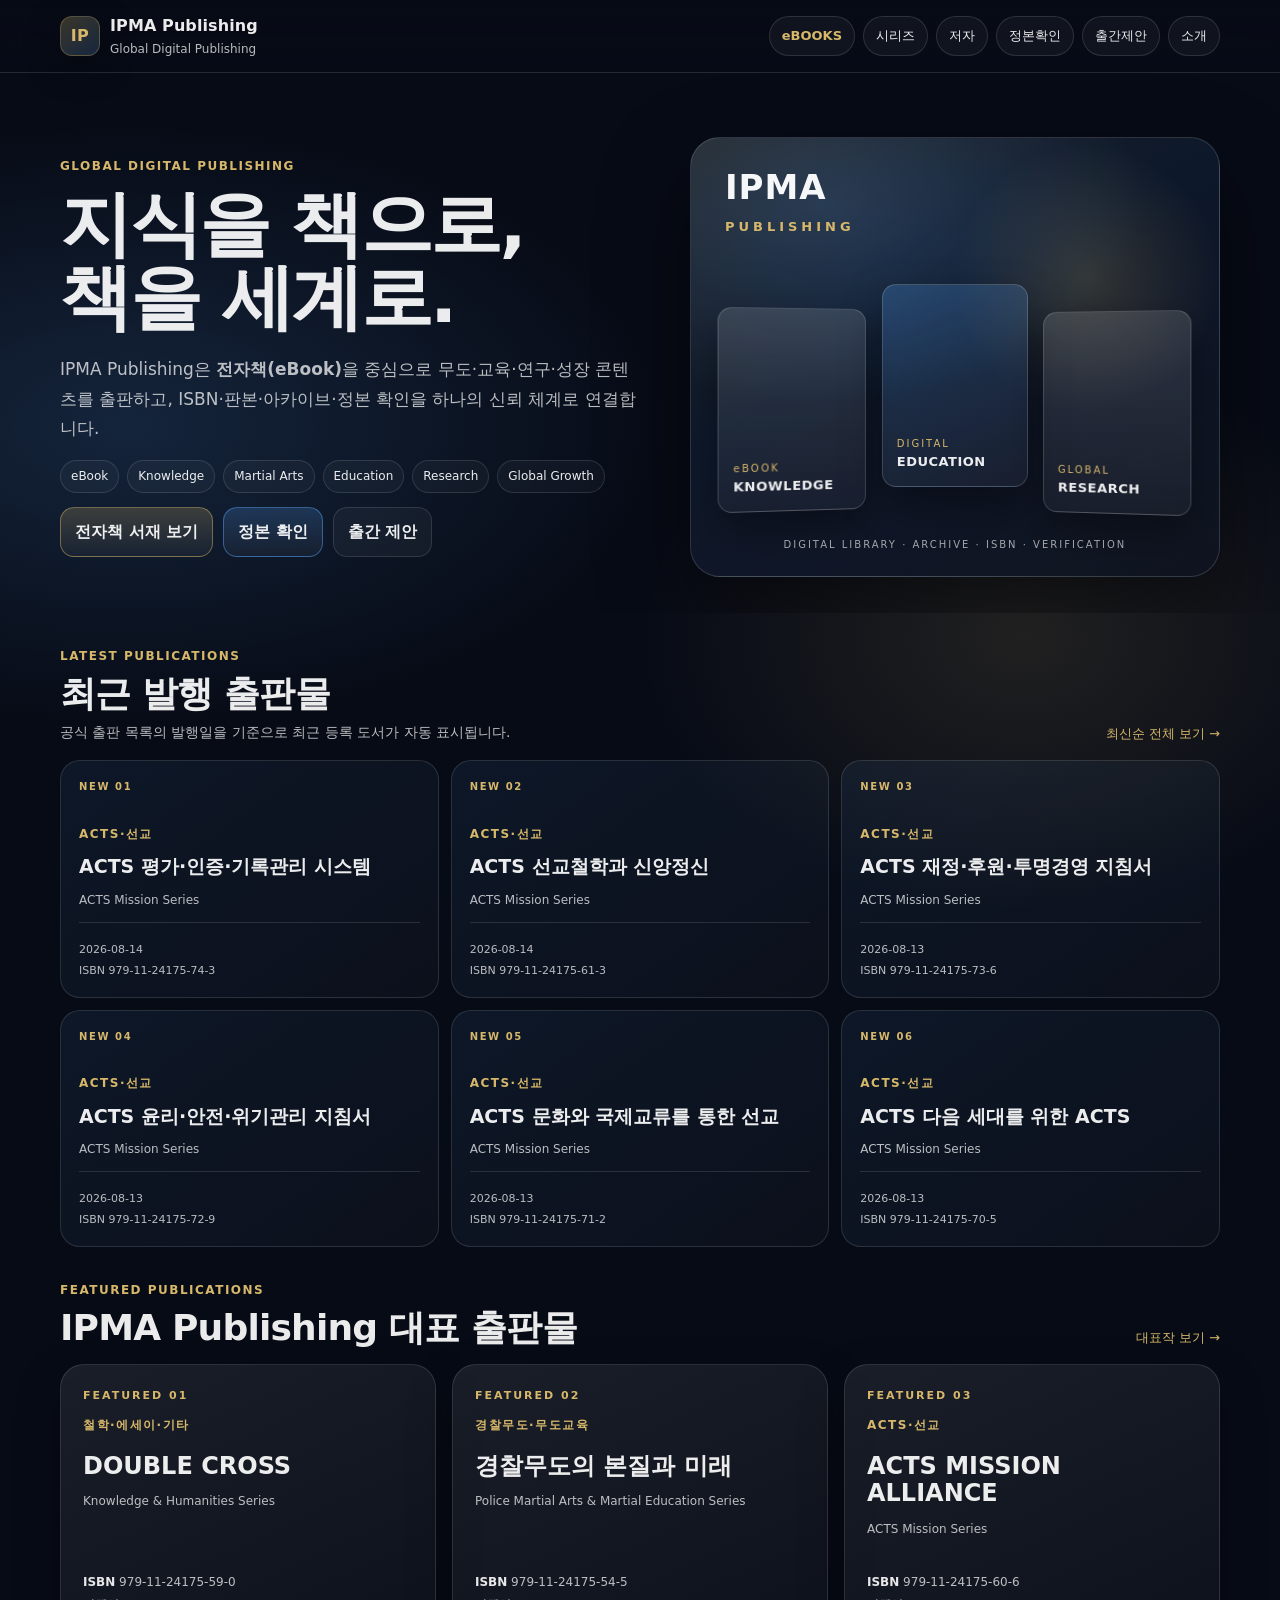
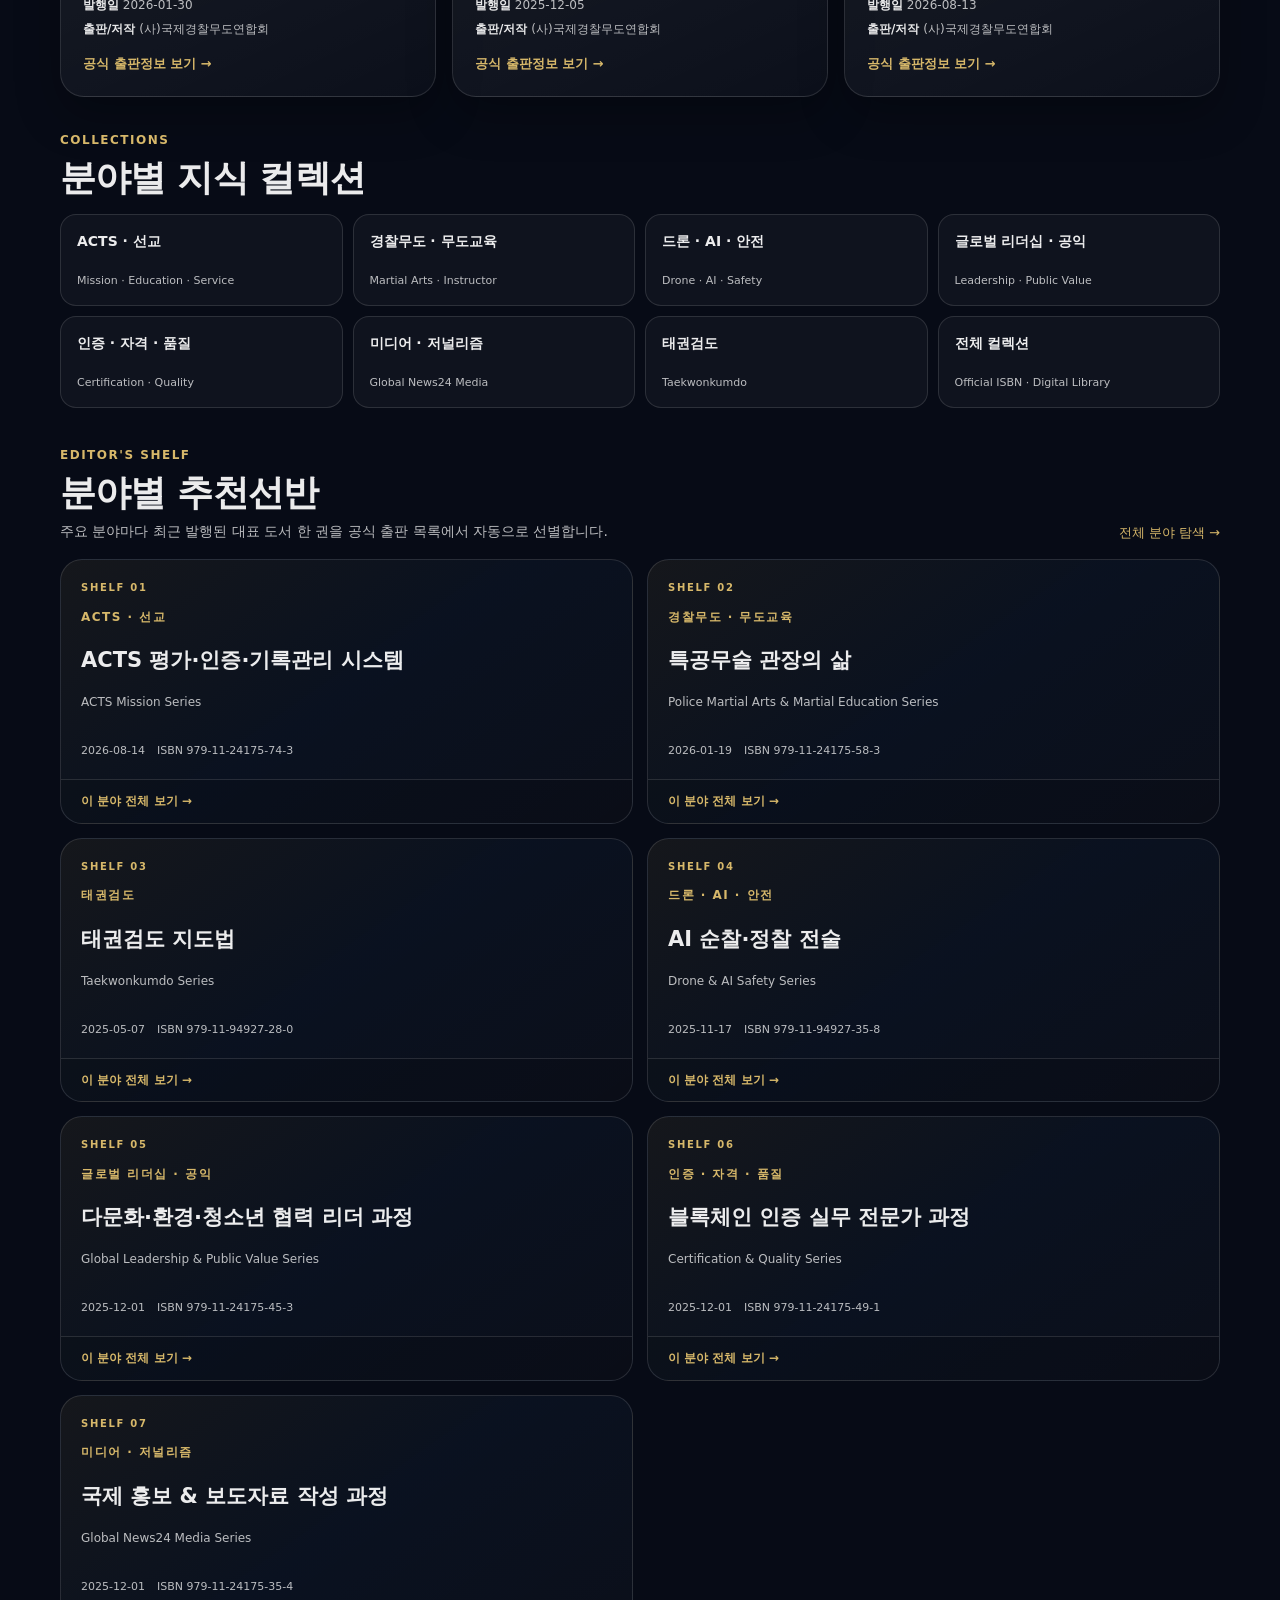
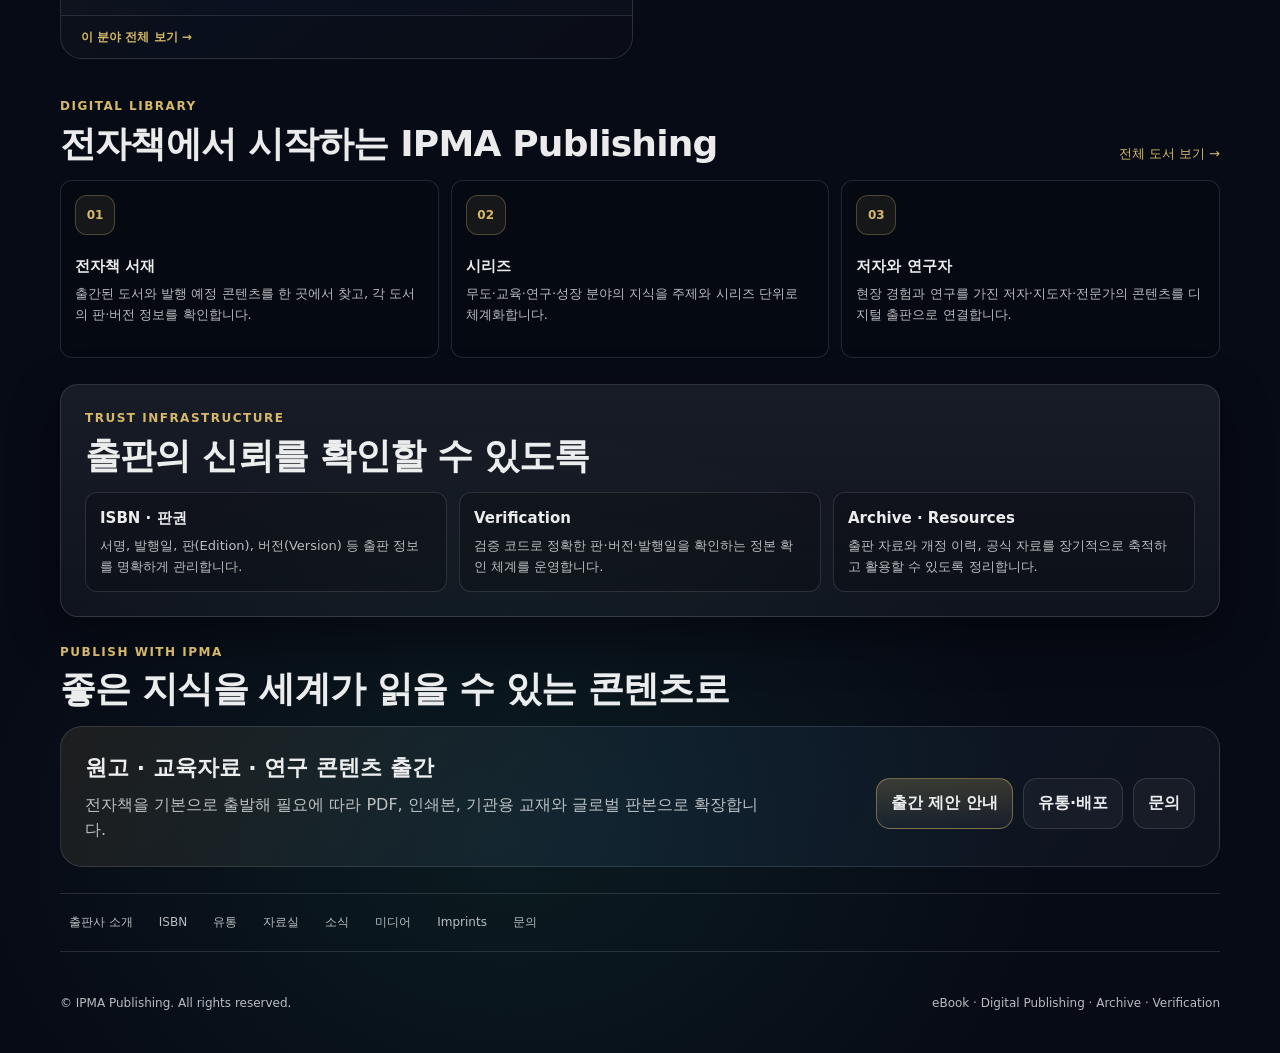
==== commit 3aa9073b: "fix: remove broken homepage social image and favicon placeholders" ====
--- a/index.html
+++ b/index.html
@@ -9,8 +9,9 @@
   <meta property="og:type" content="website" />
   <meta property="og:title" content="IPMA Publishing | Global Digital Publishing" />
   <meta property="og:description" content="eBook · Knowledge · Education · Archive · Verification" />
-  <meta property="og:image" content="./assets/images/og.jpg" />
-  <link rel="icon" href="./assets/images/logo.png" />
+  <meta property="og:url" content="https://ipma1822-png.github.io/ipma-publishing/" />
+  <meta name="twitter:card" content="summary" />
+  <link rel="canonical" href="https://ipma1822-png.github.io/ipma-publishing/" />
   <link rel="stylesheet" href="./assets/css/style.css" />
   <link rel="stylesheet" href="./assets/css/home-collections.css" />
 </head>
--- a/assets/css/home-collections.css
+++ b/assets/css/home-collections.css
@@ -1 +1 @@
-.featured-showcase{margin:34px 0}.featured-showcase-grid{display:grid;grid-template-columns:repeat(3,minmax(0,1fr));gap:16px}.featured-publication{display:flex;flex-direction:column;min-height:300px;padding:22px;border:1px solid var(--line);border-radius:24px;background:linear-gradient(155deg,rgba(255,255,255,.08),rgba(255,255,255,.025));box-shadow:0 18px 45px rgba(0,0,0,.28);transition:transform .2s ease,border-color .2s ease}.featured-publication:hover{transform:translateY(-4px);border-color:rgba(215,184,106,.34)}.featured-publication .featured-number{font-size:11px;letter-spacing:2px;color:var(--gold);font-weight:800}.featured-publication h3{font-size:24px;line-height:1.15;margin:18px 0 10px}.featured-publication .featured-meta{font-size:12px;color:var(--muted);display:grid;gap:5px;margin-top:auto;padding-top:22px}.featured-publication .featured-meta b{color:rgba(255,255,255,.9)}.featured-publication .featured-link{margin-top:16px;color:var(--gold);font-size:13px;font-weight:800}.collection-chips{display:grid;grid-template-columns:repeat(4,minmax(0,1fr));gap:10px}.collection-chip{padding:16px;border:1px solid var(--line);border-radius:16px;background:rgba(255,255,255,.035);min-height:92px;display:flex;flex-direction:column;justify-content:space-between;gap:8px}.collection-chip strong{font-size:14px}.collection-chip span{font-size:11px;color:var(--muted)}.collection-chip:hover{border-color:rgba(90,169,255,.34);background:rgba(90,169,255,.06)}.featured-loading{grid-column:1/-1;padding:24px;border:1px solid var(--line);border-radius:18px;color:var(--muted);text-align:center}.latest-publications{margin:34px 0}.latest-intro{margin-top:8px;font-size:14px}.latest-publications-grid{display:grid;grid-template-columns:repeat(3,minmax(0,1fr));gap:12px}.latest-publication{display:flex;flex-direction:column;min-height:220px;padding:18px;border:1px solid var(--line);border-radius:20px;background:linear-gradient(145deg,rgba(90,169,255,.08),rgba(255,255,255,.025));transition:transform .2s ease,border-color .2s ease,background .2s ease}.latest-publication:hover{transform:translateY(-3px);border-color:rgba(90,169,255,.36);background:linear-gradient(145deg,rgba(90,169,255,.12),rgba(255,255,255,.035))}.latest-rank{font-size:10px;letter-spacing:1.6px;color:var(--gold);font-weight:900}.latest-body{margin-top:18px}.latest-body h3{font-size:19px;line-height:1.25;margin:8px 0}.latest-meta{margin-top:auto;padding-top:18px;border-top:1px solid var(--line);display:flex;flex-direction:column;gap:4px;font-size:11px;color:var(--muted)}@media(max-width:920px){.featured-showcase-grid,.latest-publications-grid{grid-template-columns:1fr}.featured-publication{min-height:230px}.latest-publication{min-height:190px}.collection-chips{grid-template-columns:repeat(2,minmax(0,1fr))}}@media(max-width:560px){.collection-chips{grid-template-columns:1fr}.featured-publication h3{font-size:21px}.latest-body h3{font-size:18px}}
+.featured-showcase{margin:34px 0}.featured-showcase-grid{display:grid;grid-template-columns:repeat(3,minmax(0,1fr));gap:16px}.featured-publication{display:flex;flex-direction:column;min-height:300px;padding:22px;border:1px solid var(--line);border-radius:24px;background:linear-gradient(155deg,rgba(255,255,255,.08),rgba(255,255,255,.025));box-shadow:0 18px 45px rgba(0,0,0,.28);transition:transform .2s ease,border-color .2s ease}.featured-publication:hover{transform:translateY(-4px);border-color:rgba(215,184,106,.34)}.featured-publication .featured-number{font-size:11px;letter-spacing:2px;color:var(--gold);font-weight:800}.featured-publication h3{font-size:24px;line-height:1.15;margin:18px 0 10px}.featured-publication .featured-meta{font-size:12px;color:var(--muted);display:grid;gap:5px;margin-top:auto;padding-top:22px}.featured-publication .featured-meta b{color:rgba(255,255,255,.9)}.featured-publication .featured-link{margin-top:16px;color:var(--gold);font-size:13px;font-weight:800}.collection-chips{display:grid;grid-template-columns:repeat(4,minmax(0,1fr));gap:10px}.collection-chip{padding:16px;border:1px solid var(--line);border-radius:16px;background:rgba(255,255,255,.035);min-height:92px;display:flex;flex-direction:column;justify-content:space-between;gap:8px}.collection-chip strong{font-size:14px}.collection-chip span{font-size:11px;color:var(--muted)}.collection-chip:hover{border-color:rgba(90,169,255,.34);background:rgba(90,169,255,.06)}.featured-loading{grid-column:1/-1;padding:24px;border:1px solid var(--line);border-radius:18px;color:var(--muted);text-align:center}.latest-publications{margin:34px 0}.latest-intro{margin-top:8px;font-size:14px}.latest-publications-grid{display:grid;grid-template-columns:repeat(3,minmax(0,1fr));gap:12px}.latest-publication{display:flex;flex-direction:column;min-height:220px;padding:18px;border:1px solid var(--line);border-radius:20px;background:linear-gradient(145deg,rgba(90,169,255,.08),rgba(255,255,255,.025));transition:transform .2s ease,border-color .2s ease,background .2s ease}.latest-publication:hover{transform:translateY(-3px);border-color:rgba(90,169,255,.36);background:linear-gradient(145deg,rgba(90,169,255,.12),rgba(255,255,255,.035))}.latest-rank{font-size:10px;letter-spacing:1.6px;color:var(--gold);font-weight:900}.latest-body{margin-top:18px}.latest-body h3{font-size:19px;line-height:1.25;margin:8px 0}.latest-meta{margin-top:auto;padding-top:18px;border-top:1px solid var(--line);display:flex;flex-direction:column;gap:4px;font-size:11px;color:var(--muted)}.category-shelf-section{margin:38px 0}.category-shelf{display:grid;grid-template-columns:repeat(2,minmax(0,1fr));gap:14px}.category-recommendation{display:flex;flex-direction:column;min-height:240px;border:1px solid var(--line);border-radius:22px;overflow:hidden;background:linear-gradient(145deg,rgba(215,184,106,.07),rgba(90,169,255,.045),rgba(255,255,255,.02));transition:transform .2s ease,border-color .2s ease}.category-recommendation:hover{transform:translateY(-3px);border-color:rgba(215,184,106,.32)}.category-recommendation-main{display:flex;flex:1;flex-direction:column;padding:20px}.category-shelf-index{font-size:10px;letter-spacing:1.7px;color:var(--gold);font-weight:900}.category-recommendation h3{font-size:21px;line-height:1.2;margin:10px 0 8px}.category-recommendation-meta{margin-top:auto;padding-top:18px;display:flex;flex-wrap:wrap;gap:6px 12px;color:var(--muted);font-size:11px}.category-collection-link{display:block;padding:12px 20px;border-top:1px solid var(--line);font-size:12px;font-weight:800;color:var(--gold);background:rgba(0,0,0,.12)}.category-collection-link:hover{background:rgba(215,184,106,.06)}@media(max-width:920px){.featured-showcase-grid,.latest-publications-grid{grid-template-columns:1fr}.featured-publication{min-height:230px}.latest-publication{min-height:190px}.collection-chips{grid-template-columns:repeat(2,minmax(0,1fr))}.category-shelf{grid-template-columns:1fr 1fr}}@media(max-width:680px){.category-shelf{grid-template-columns:1fr}.category-recommendation{min-height:210px}}@media(max-width:560px){.collection-chips{grid-template-columns:1fr}.featured-publication h3{font-size:21px}.latest-body h3{font-size:18px}.category-recommendation h3{font-size:19px}}
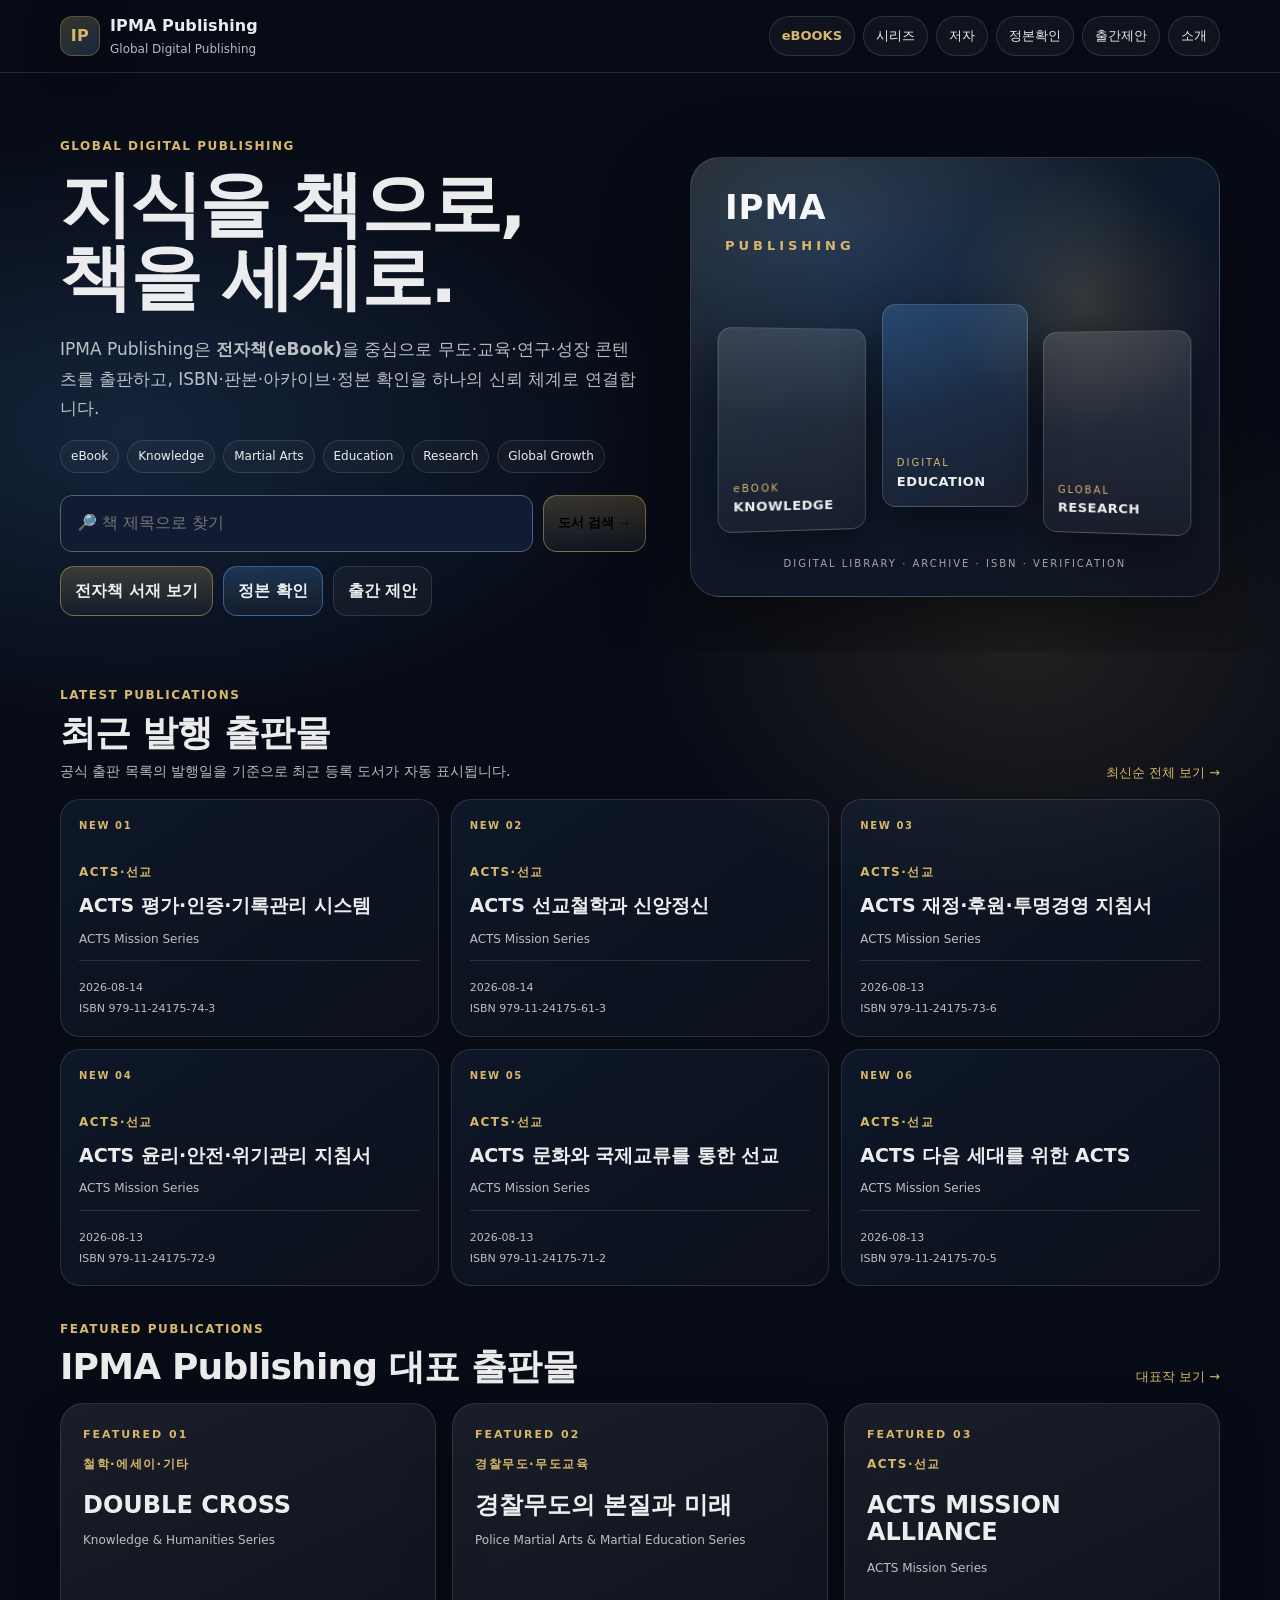
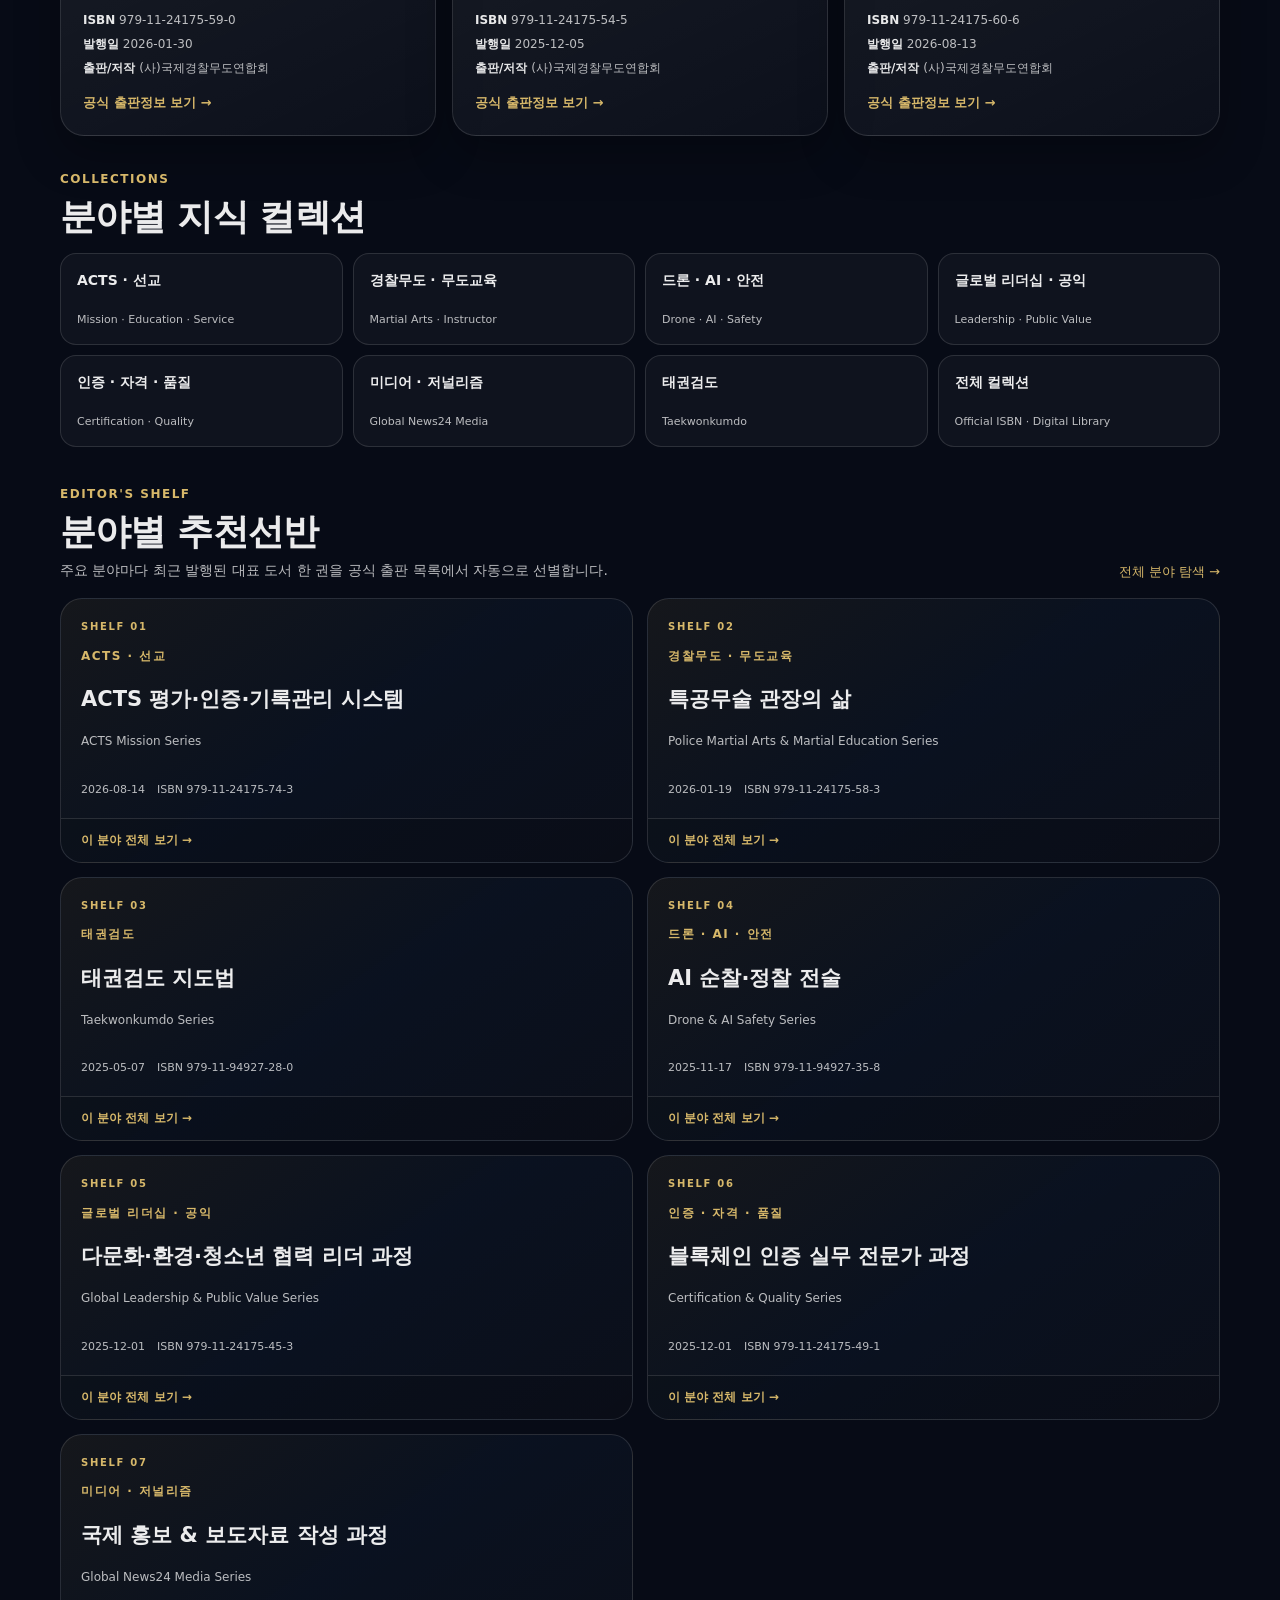
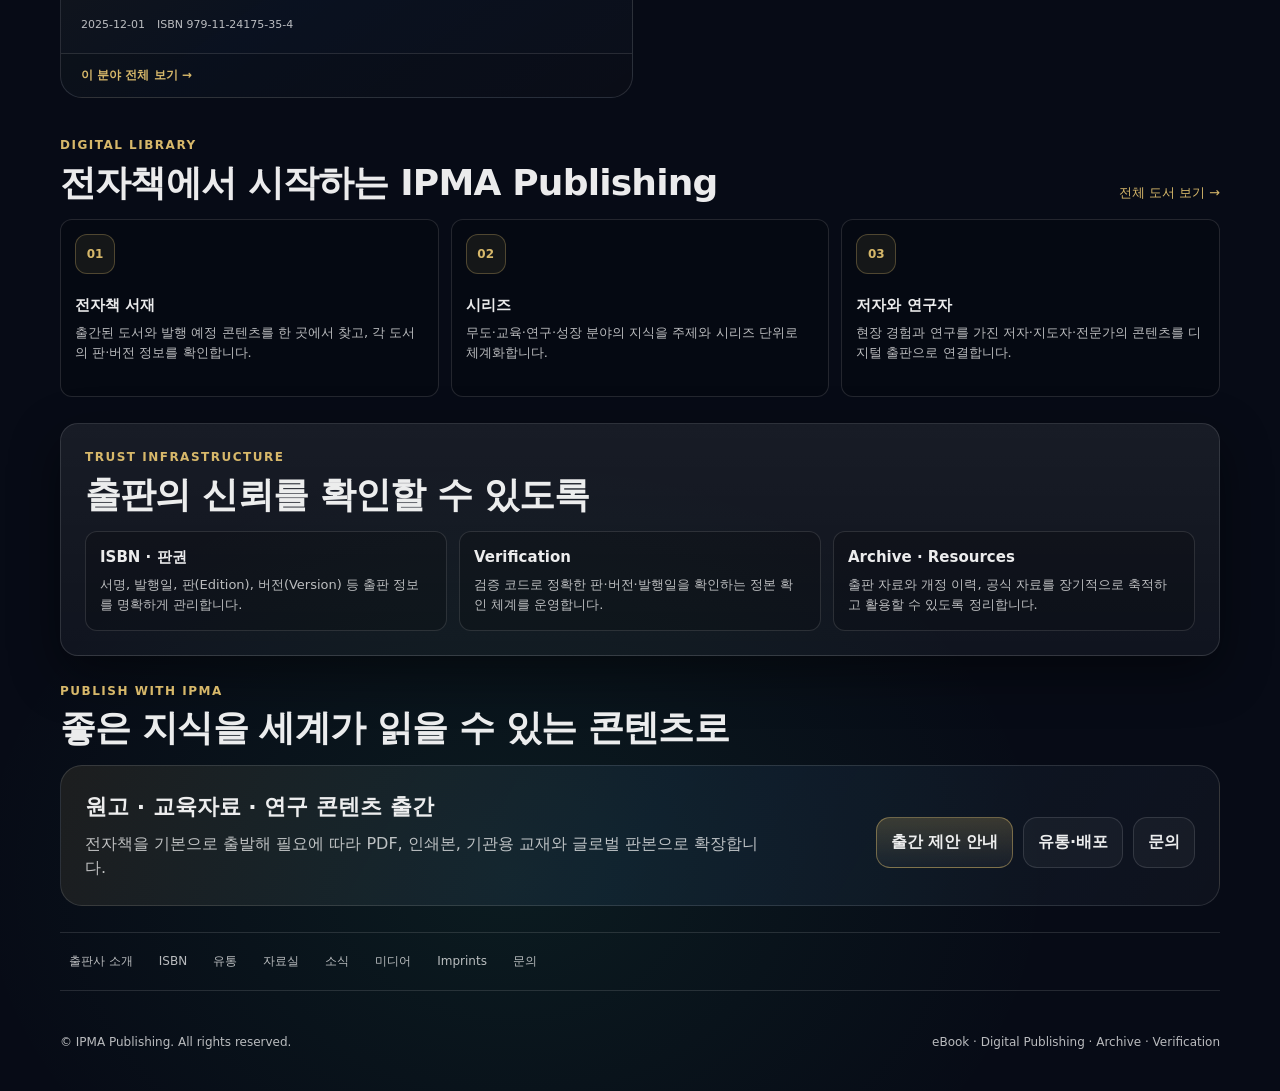
==== commit fe8e584b: "Add book title search to publishing homepage" ====
--- a/index.html
+++ b/index.html
@@ -17,7 +17,7 @@
 </head>
 <body>
 <header class="topbar"><div class="container topbar-inner"><a class="brand" href="./" aria-label="IPMA Publishing 홈"><div class="logo" aria-hidden="true"><b>IP</b></div><div><div class="t1">IPMA Publishing</div><div class="t2">Global Digital Publishing</div></div></a><nav class="nav" aria-label="주요 메뉴"><a class="pill" data-nav href="./catalog/"><strong>eBOOKS</strong></a><a class="pill" data-nav href="./series/">시리즈</a><a class="pill" data-nav href="./authors/">저자</a><a class="pill" data-nav href="./verification/">정본확인</a><a class="pill" data-nav href="./submissions/">출간제안</a><a class="pill" data-nav href="./about/">소개</a></nav></div></header>
-<main><section class="hero hero-publishing"><div class="container hero-publishing-grid"><div class="hero-copy"><div class="kicker">GLOBAL DIGITAL PUBLISHING</div><h1>지식을 책으로,<br/>책을 세계로.</h1><p class="lead hero-lead">IPMA Publishing은 <b>전자책(eBook)</b>을 중심으로 무도·교육·연구·성장 콘텐츠를 출판하고, ISBN·판본·아카이브·정본 확인을 하나의 신뢰 체계로 연결합니다.</p><div class="badges"><span class="badge">eBook</span><span class="badge">Knowledge</span><span class="badge">Martial Arts</span><span class="badge">Education</span><span class="badge">Research</span><span class="badge">Global Growth</span></div><div class="btnrow hero-actions"><a class="btn primary" href="./catalog/">전자책 서재 보기</a><a class="btn blue" href="./verification/">정본 확인</a><a class="btn" href="./submissions/">출간 제안</a></div></div><div class="publishing-visual" role="img" aria-label="IPMA Publishing 디지털 출판 비주얼"><div class="visual-glow"></div><div class="visual-mark">IPMA<br/><span>PUBLISHING</span></div><div class="visual-books"><div class="ebook-card ebook-card-a"><small>eBOOK</small><b>KNOWLEDGE</b></div><div class="ebook-card ebook-card-b"><small>DIGITAL</small><b>EDUCATION</b></div><div class="ebook-card ebook-card-c"><small>GLOBAL</small><b>RESEARCH</b></div></div><p class="visual-caption">DIGITAL LIBRARY · ARCHIVE · ISBN · VERIFICATION</p></div></div></section>
+<main><section class="hero hero-publishing"><div class="container hero-publishing-grid"><div class="hero-copy"><div class="kicker">GLOBAL DIGITAL PUBLISHING</div><h1>지식을 책으로,<br/>책을 세계로.</h1><p class="lead hero-lead">IPMA Publishing은 <b>전자책(eBook)</b>을 중심으로 무도·교육·연구·성장 콘텐츠를 출판하고, ISBN·판본·아카이브·정본 확인을 하나의 신뢰 체계로 연결합니다.</p><div class="badges"><span class="badge">eBook</span><span class="badge">Knowledge</span><span class="badge">Martial Arts</span><span class="badge">Education</span><span class="badge">Research</span><span class="badge">Global Growth</span></div><form action="./catalog/" method="get" role="search" aria-label="도서 제목 검색" style="display:flex;gap:10px;flex-wrap:wrap;margin:22px 0 14px;max-width:620px"><input type="search" name="q" aria-label="책 제목 입력" placeholder="🔎 책 제목으로 찾기" required style="flex:1 1 210px;min-width:0;padding:15px 16px;border-radius:12px;border:1px solid #53617d;background:#111b31;color:#fff;font:inherit"><button type="submit" class="btn primary" style="cursor:pointer">도서 검색 →</button></form><div class="btnrow hero-actions"><a class="btn primary" href="./catalog/">전자책 서재 보기</a><a class="btn blue" href="./verification/">정본 확인</a><a class="btn" href="./submissions/">출간 제안</a></div></div><div class="publishing-visual" role="img" aria-label="IPMA Publishing 디지털 출판 비주얼"><div class="visual-glow"></div><div class="visual-mark">IPMA<br/><span>PUBLISHING</span></div><div class="visual-books"><div class="ebook-card ebook-card-a"><small>eBOOK</small><b>KNOWLEDGE</b></div><div class="ebook-card ebook-card-b"><small>DIGITAL</small><b>EDUCATION</b></div><div class="ebook-card ebook-card-c"><small>GLOBAL</small><b>RESEARCH</b></div></div><p class="visual-caption">DIGITAL LIBRARY · ARCHIVE · ISBN · VERIFICATION</p></div></div></section>
 <div class="container">
 <section class="home-section latest-publications"><div class="section-head"><div><div class="kicker">LATEST PUBLICATIONS</div><h2 class="section-title">최근 발행 출판물</h2><p class="lead latest-intro">공식 출판 목록의 발행일을 기준으로 최근 등록 도서가 자동 표시됩니다.</p></div><a class="text-link" href="./catalog/?sort=newest">최신순 전체 보기 →</a></div><div id="latestPublications" class="latest-publications-grid"><div class="featured-loading">최근 발행 출판물을 불러오는 중입니다.</div></div></section>
 <section class="home-section featured-showcase"><div class="section-head"><div><div class="kicker">FEATURED PUBLICATIONS</div><h2 class="section-title">IPMA Publishing 대표 출판물</h2></div><a class="text-link" href="./catalog/?view=featured">대표작 보기 →</a></div><div id="featuredPublications" class="featured-showcase-grid"><div class="featured-loading">검증된 대표 출판물 정보를 불러오는 중입니다.</div></div></section>
